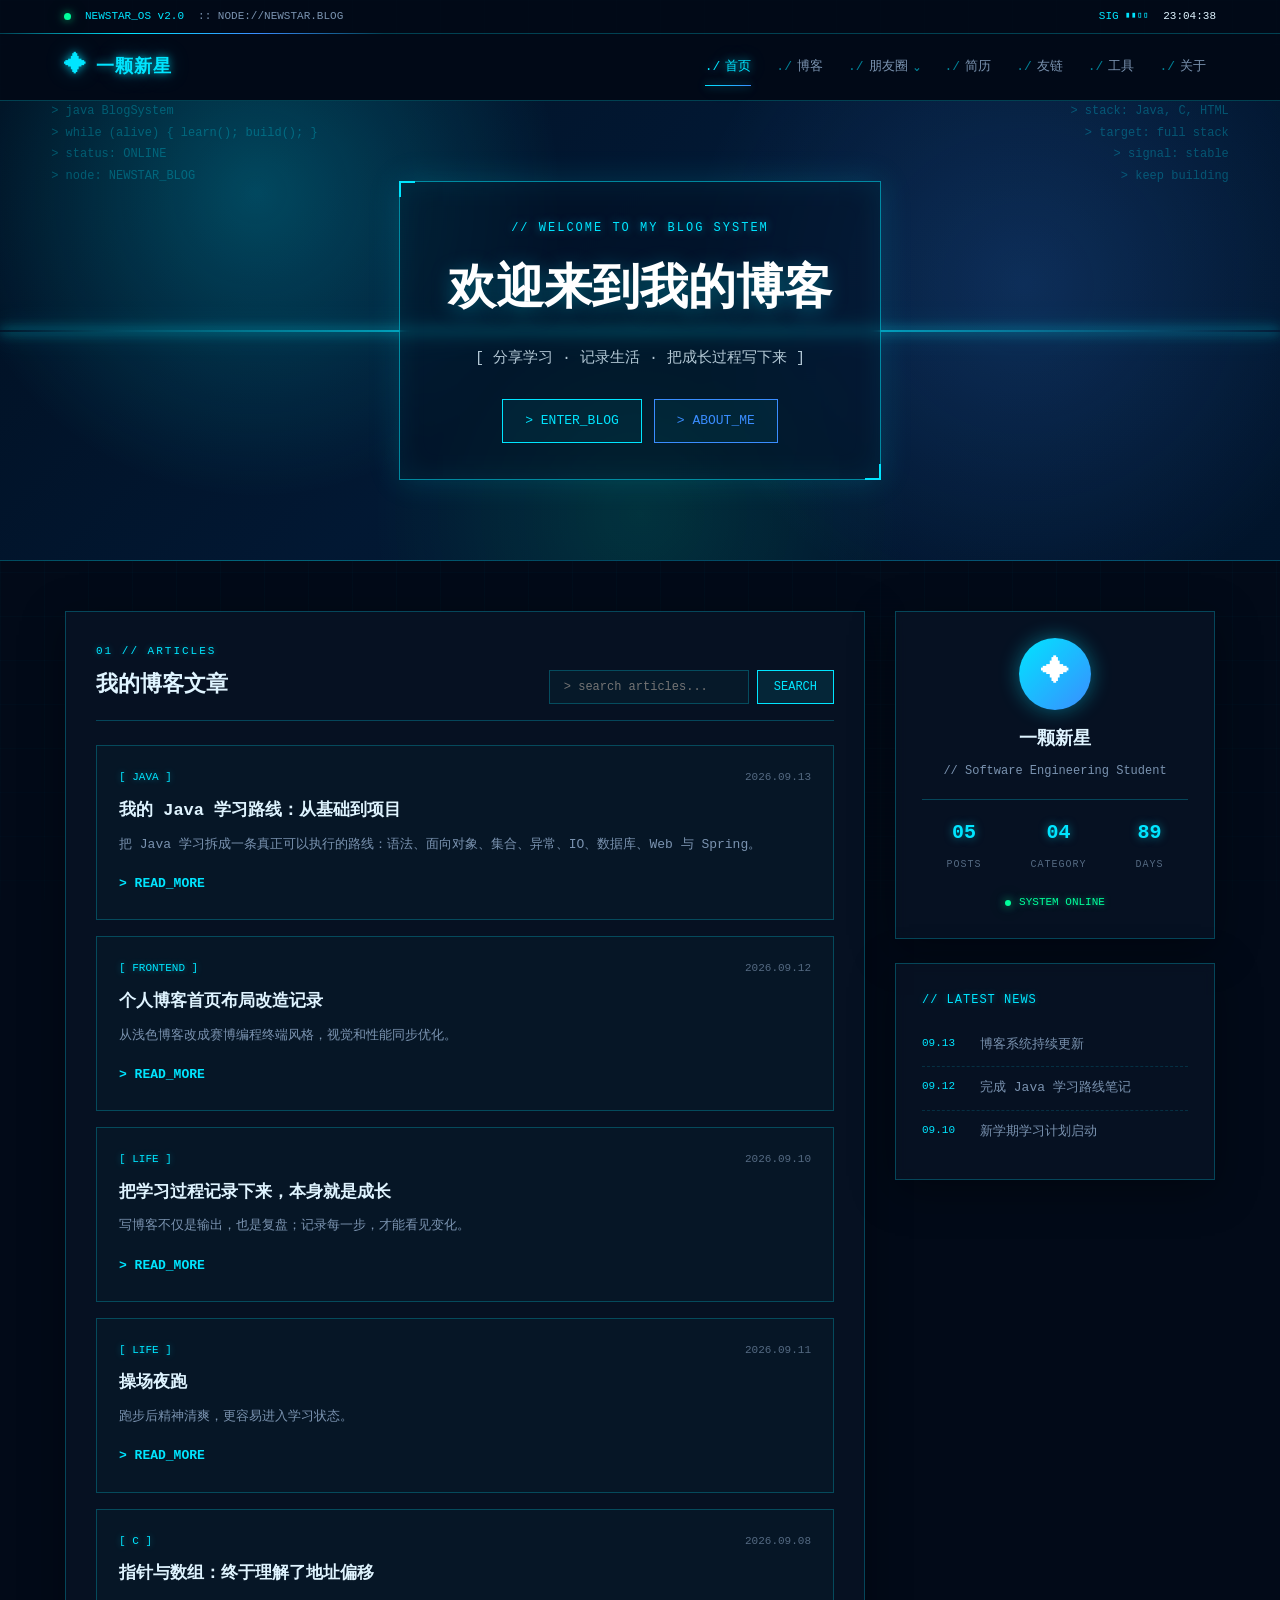
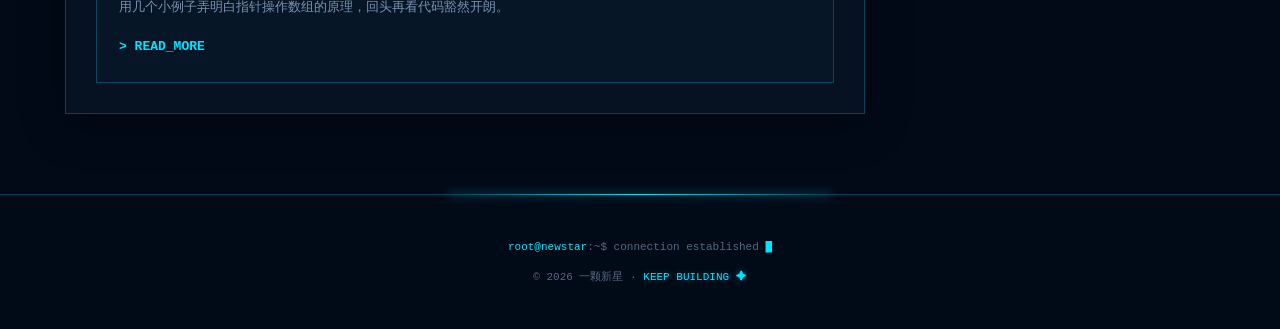
==== index.html @ e1ded9ca "style: remove focus/click outlines and unify mobile layout across pages - style.css: drop click focu" ====
<!DOCTYPE html>
<html lang="zh-CN">
<head>
  <meta charset="UTF-8">
  <meta name="viewport" content="width=device-width, initial-scale=1">
  <meta name="description" content="一颗新星的个人博客：记录软件工程学习、项目实践与生活思考。">
  <meta property="og:type" content="website">
  <meta property="og:title" content="一颗新星 · NEWSTAR_OS">
  <meta property="og:description" content="记录软件工程学习、项目实践与生活思考。">
  <meta property="og:url" content="https://yikexinxing.github.io/">
  <meta name="twitter:card" content="summary">
  <title>一颗新星 · NEWSTAR_OS v2.0</title>
  <link rel="icon" href="data:image/svg+xml,<svg xmlns='http://www.w3.org/2000/svg' viewBox='0 0 100 100'><text y='.9em' font-size='90'>✦</text></svg>">
  <link rel="stylesheet" href="style.css">
  <link rel="stylesheet" href="assets/extra.css">
  <link rel="stylesheet" href="assets/upgrade.css">
</head>
<body>
<div class="bg-grid" aria-hidden="true"></div><div class="bg-scanline" aria-hidden="true"></div>
<header class="top-bar"><div class="top-bar-left"><span class="status-dot" aria-hidden="true"></span><span class="sys-version">NEWSTAR_OS v2.0</span><span class="sys-path">:: NODE://NEWSTAR.BLOG</span></div><div class="top-bar-right"><span class="sys-signal">SIG ▮▮▯▯</span><time class="sys-time" id="sysTime">00:00:00</time></div></header>
<nav class="nav" aria-label="主导航"><a href="index.html" class="brand"><span class="brand-symbol" aria-hidden="true">✦</span><span class="brand-name">一颗新星</span></a><button class="nav-toggle" type="button" aria-expanded="false" aria-controls="navLinks">MENU</button><ul class="nav-links" id="navLinks"><li><a href="index.html" class="active">首页</a></li><li><a href="blog.html">博客</a></li><li class="nav-dropdown"><a href="moments.html" class="dropdown-trigger" aria-expanded="false">朋友圈 <span class="dropdown-arrow" aria-hidden="true">⌄</span></a><ul class="dropdown-menu"><li><a href="tech.html"><span class="dropdown-icon">&gt;_</span>技术学习记录</a></li><li><a href="life.html"><span class="dropdown-icon">◇</span>日常生活记录</a></li></ul></li><li><a href="resume.html">简历</a></li><li><a href="links.html">友链</a></li><li><a href="tools.html">工具</a></li><li><a href="about.html">关于</a></li></ul></nav>
<section class="home-banner"><div class="banner-code-left" aria-hidden="true"><pre>&gt; java BlogSystem
&gt; while (alive) { learn(); build(); }
&gt; status: ONLINE
&gt; node: NEWSTAR_BLOG</pre></div><div class="banner-code-right" aria-hidden="true"><pre>&gt; stack: Java, C, HTML
&gt; target: full stack
&gt; signal: stable
&gt; keep building</pre></div><div class="banner-scan" aria-hidden="true"></div><div class="banner-box"><div class="banner-content"><p class="banner-eyebrow">// WELCOME TO MY BLOG SYSTEM</p><h1>欢迎来到我的博客</h1><p class="banner-desc">[ 分享学习 · 记录生活 · 把成长过程写下来 ]</p><div class="banner-buttons"><a href="blog.html" class="btn">&gt; ENTER_BLOG</a><a href="about.html" class="btn btn-secondary">&gt; ABOUT_ME</a></div></div></div></section>
<main class="home-main"><div class="home-container"><section class="article-section" aria-labelledby="latest-title"><div class="section-header"><div><div class="section-tag">01 // ARTICLES</div><h2 id="latest-title">我的博客文章</h2></div><form class="search-box" id="globalSearchForm" role="search"><label class="sr-only" for="globalSearch">搜索文章</label><input id="globalSearch" type="search" placeholder="&gt; search articles..." autocomplete="off"><button type="submit">SEARCH</button></form></div><div class="article-list" id="homeArticles" aria-live="polite"></div><p class="empty-state" id="homeEmpty" hidden>没有匹配的文章。</p></section><aside class="sidebar"><div class="sidebar-card profile-card"><div class="avatar" aria-hidden="true">✦</div><h3>一颗新星</h3><p class="sidebar-desc">// Software Engineering Student</p><div class="profile-stats"><div><strong id="postCount">—</strong><span>POSTS</span></div><div><strong id="categoryCount">--</strong><span>CATEGORY</span></div><div><strong id="dayCount">--</strong><span>DAYS</span></div></div><div class="profile-status"><span class="status-dot small" aria-hidden="true"></span><span>SYSTEM ONLINE</span></div></div><div class="sidebar-card"><div class="sidebar-title">// LATEST NEWS</div><ul class="news-list"><li><span class="news-time">09.13</span><span>博客系统持续更新</span></li><li><span class="news-time">09.12</span><span>完成 Java 学习路线笔记</span></li><li><span class="news-time">09.10</span><span>新学期学习计划启动</span></li></ul></div></aside></div></main>
<footer><div class="footer-terminal"><span>root@newstar</span>:~$ connection established <span class="footer-cursor" aria-hidden="true">█</span></div><div>© 2026 一颗新星 · <span>KEEP BUILDING ✦</span></div></footer>
<script src="assets/articles-data.js"></script><script src="assets/site.js"></script>
</body>
</html>
---- style.css ----
/* =========================================================
   一颗新星 · 全站赛博编程风格
   CYBER BLOG SYSTEM THEME
========================================================= */

/* ===== 基础重置 ===== */
* {
  margin: 0;
  padding: 0;
  box-sizing: border-box;
}
html {
  scroll-behavior: smooth;
}
body {
  min-height: 100vh;
  background: var(--bg);
  color: var(--text);
  font-family: "Microsoft YaHei", "PingFang SC", "Segoe UI", Consolas, monospace;
  line-height: 1.7;
  overflow-x: hidden;
  position: relative;
}

/* ===== 主题变量 ===== */
:root {
  --bg: #020a18;
  --bg-panel: rgba(8, 20, 38, 0.78);
  --bg-panel-solid: #071528;
  --border: rgba(0, 229, 255, 0.25);
  --border-bright: rgba(0, 229, 255, 0.55);
  --cyan: #00e5ff;
  --blue: #3a8dff;
  --green: #00ff9c;
  --yellow: #ffd56b;
  --text: #dff4ff;
  --text-muted: #7a93b0;
  --text-dim: #546a82;
  --glow-cyan: 0 0 8px rgba(0, 229, 255, 0.7), 0 0 22px rgba(0, 229, 255, 0.25);
  --glow-green: 0 0 8px rgba(0, 255, 156, 0.7), 0 0 22px rgba(0, 255, 156, 0.25);
}

/* ===== 全局背景 ===== */
.bg-grid {
  position: fixed;
  inset: 0;
  pointer-events: none;
  z-index: -5;
  background-image:
    linear-gradient(rgba(0, 229, 255, 0.04) 1px, transparent 1px),
    linear-gradient(90deg, rgba(0, 229, 255, 0.04) 1px, transparent 1px);
  background-size: 44px 44px;
  animation: gridMove 28s linear infinite;
  mask-image: linear-gradient(to bottom, black, rgba(0, 0, 0, 0.3));
}
.bg-scanline {
  position: fixed;
  inset: 0;
  pointer-events: none;
  z-index: 999;
  background: repeating-linear-gradient(
    0deg,
    rgba(255, 255, 255, 0.015) 0px,
    rgba(255, 255, 255, 0.015) 1px,
    transparent 1px,
    transparent 4px
  );
  opacity: 0.25;
}

::selection {
  color: #00131a;
  background: var(--cyan);
}
a {
  color: inherit;
  text-decoration: none;
}

/* 鼠标点击后不显示浏览器默认焦点框（深色背景下表现为一圈白框）。
   键盘 Tab 导航的青色焦点环仍在 upgrade.css 的 :focus-visible 中保留，不影响无障碍。 */
:focus:not(:focus-visible) {
  outline: none;
  box-shadow: none;
}
a,
button,
input,
textarea,
select,
summary,
[tabindex] {
  -webkit-tap-highlight-color: transparent;
}
button::-moz-focus-inner,
input::-moz-focus-inner {
  border: 0;
  padding: 0;
}

/* ===== 顶部状态栏 ===== */
.top-bar {
  height: 34px;
  padding: 0 clamp(20px, 5vw, 80px);
  display: flex;
  align-items: center;
  justify-content: space-between;
  background: rgba(2, 10, 24, 0.92);
  border-bottom: 1px solid var(--border);
  font-family: Consolas, monospace;
  font-size: 11px;
  color: var(--text-muted);
  position: relative;
  z-index: 1001;
}
.top-bar::after {
  content: "";
  position: absolute;
  left: 0;
  bottom: -1px;
  width: 30%;
  height: 1px;
  background: linear-gradient(90deg, transparent, var(--cyan), var(--blue), transparent);
  animation: navScan 6s linear infinite;
}
.top-bar-left,
.top-bar-right {
  display: flex;
  align-items: center;
  gap: 14px;
}
.sys-version {
  color: var(--cyan);
}
.sys-signal {
  color: var(--cyan);
}
.sys-time {
  color: var(--text);
}
.status-dot {
  width: 7px;
  height: 7px;
  border-radius: 50%;
  background: var(--green);
  box-shadow: var(--glow-green);
  animation: pulse 1.5s infinite;
}
.status-dot.small {
  width: 6px;
  height: 6px;
}

/* ===== 主导航 ===== */
.nav {
  position: sticky;
  top: 0;
  z-index: 1000;
  width: 100%;
  min-height: 62px;
  padding: 0 clamp(20px, 5vw, 80px);
  display: flex;
  align-items: center;
  gap: 30px;
  background: rgba(2, 10, 24, 0.85);
  border-bottom: 1px solid var(--border);
  backdrop-filter: blur(8px);
  -webkit-backdrop-filter: blur(8px);
}
.brand {
  display: inline-flex;
  align-items: center;
  gap: 9px;
  color: var(--cyan);
  font-family: Consolas, monospace;
  font-size: 18px;
  font-weight: 700;
  letter-spacing: 1px;
  text-shadow: var(--glow-cyan);
  white-space: nowrap;
  transition: all 0.3s ease;
}
.brand:hover {
  color: white;
  transform: translateY(-1px);
}
.brand-symbol {
  font-size: 22px;
  animation: starPulse 2.5s ease-in-out infinite;
}

.nav-links {
  list-style: none;
  display: flex;
  align-items: center;
  gap: 5px;
  margin-left: auto;
}
.nav-links > li {
  position: relative;
}
.nav-links > li > a {
  position: relative;
  display: flex;
  align-items: center;
  gap: 5px;
  padding: 22px 10px;
  color: var(--text-muted);
  font-size: 13px;
  white-space: nowrap;
  transition: color 0.3s ease, text-shadow 0.3s ease;
}
.nav-links > li > a::before {
  content: "./";
  color: var(--cyan);
  opacity: 0.55;
  font-family: Consolas, monospace;
  transition: opacity 0.3s ease;
}
.nav-links > li > a::after {
  content: "";
  position: absolute;
  left: 10px;
  right: 10px;
  bottom: 14px;
  height: 1px;
  background: linear-gradient(90deg, var(--cyan), var(--blue));
  transform: scaleX(0);
  transform-origin: left;
  transition: transform 0.3s ease;
  box-shadow: var(--glow-cyan);
}
.nav-links > li > a:hover {
  color: var(--cyan);
  text-shadow: var(--glow-cyan);
}
.nav-links > li > a:hover::before {
  opacity: 1;
}
.nav-links > li > a:hover::after {
  transform: scaleX(1);
}
/* 当前页面高亮 */
.nav-links > li > a.active {
  color: var(--cyan);
  text-shadow: var(--glow-cyan);
}
.nav-links > li > a.active::after {
  transform: scaleX(1);
}
.nav-links > li > a.active::before {
  opacity: 1;
}

/* ===== 朋友圈下拉菜单 ===== */
.nav-dropdown { position: relative; }
.dropdown-arrow {
  color: var(--cyan);
  font-size: 14px;
  line-height: 1;
  transition: transform 0.3s ease;
}
.nav-dropdown:hover .dropdown-arrow {
  transform: rotate(180deg);
}
.dropdown-menu {
  position: absolute;
  top: calc(100% - 1px);
  left: 50%;
  min-width: 225px;
  padding: 8px;
  list-style: none;
  background: rgba(5, 15, 30, 0.96);
  border: 1px solid var(--border);
  box-shadow: 0 20px 50px rgba(0, 0, 0, 0.6), 0 0 25px rgba(0, 229, 255, 0.08);
  backdrop-filter: blur(10px);
  -webkit-backdrop-filter: blur(10px);
  opacity: 0;
  visibility: hidden;
  transform: translate(-50%, -10px);
  transition: opacity 0.25s ease, transform 0.25s ease, visibility 0.25s ease;
  margin-top: 1px;
}
.dropdown-menu::before {
  content: "";
  position: absolute;
  top: 0;
  left: 15%;
  width: 70%;
  height: 1px;
  background: linear-gradient(90deg, transparent, var(--cyan), var(--blue), transparent);
  box-shadow: 0 0 10px var(--cyan);
}
.dropdown-menu::after {
  content: "";
  position: absolute;
  top: -5px;
  left: 50%;
  width: 8px;
  height: 8px;
  background: #050f1e;
  border-left: 1px solid var(--border);
  border-top: 1px solid var(--border);
  transform: translateX(-50%) rotate(45deg);
}
.nav-dropdown:hover .dropdown-menu {
  opacity: 1;
  visibility: visible;
  transform: translate(-50%, 0);
}
.dropdown-menu li a {
  display: flex;
  align-items: center;
  gap: 12px;
  padding: 13px 14px;
  color: var(--text-muted);
  font-size: 12px;
  border: 1px solid transparent;
  transition: all 0.25s ease;
}
.dropdown-menu li a:hover {
  color: var(--cyan);
  background: rgba(0, 229, 255, 0.06);
  border-color: rgba(0, 229, 255, 0.2);
  padding-left: 19px;
  text-shadow: var(--glow-cyan);
}
.dropdown-icon {
  width: 30px;
  color: var(--cyan);
  font-family: Consolas, monospace;
  font-size: 10px;
  text-align: center;
}

/* ===== 首页 Banner ===== */
.home-banner {
  position: relative;
  width: 100%;
  height: 460px;
  background:
    radial-gradient(circle at 20% 20%, rgba(0, 229, 255, 0.25), transparent 28%),
    radial-gradient(circle at 80% 40%, rgba(58, 141, 255, 0.2), transparent 32%),
    radial-gradient(circle at 50% 90%, rgba(0, 255, 156, 0.12), transparent 35%),
    linear-gradient(135deg, #011022 0%, #021833 45%, #01142b 100%);
  display: flex;
  align-items: center;
  justify-content: center;
  text-align: center;
  color: white;
  overflow: hidden;
  border-bottom: 1px solid var(--border);
}
.banner-code-left,
.banner-code-right {
  position: absolute;
  top: 0;
  width: 35%;
  height: 100%;
  font-family: Consolas, monospace;
  font-size: 12px;
  line-height: 1.8;
  color: rgba(0, 229, 255, 0.28);
  white-space: pre;
  pointer-events: none;
  z-index: 1;
}
.banner-code-left {
  left: 4%;
  text-align: left;
  animation: codeFloat 16s linear infinite;
}
.banner-code-right {
  right: 4%;
  text-align: right;
  animation: codeFloat 20s linear infinite reverse;
}
.banner-code-left pre,
.banner-code-right pre {
  margin: 0;
  font: inherit;
  color: inherit;
  white-space: pre;
}
.banner-code-right pre {
  text-align: right;
}
.banner-scan {
  position: absolute;
  left: 0;
  right: 0;
  height: 2px;
  background: linear-gradient(90deg, transparent, var(--cyan), transparent);
  box-shadow: 0 0 12px var(--cyan), 0 0 24px rgba(0, 229, 255, 0.6);
  animation: bannerScan 5s linear infinite;
  pointer-events: none;
  z-index: 2;
}
.banner-box {
  position: relative;
  z-index: 3;
  padding: 36px 48px;
  border: 1px solid var(--border-bright);
  background: rgba(2, 15, 32, 0.45);
  backdrop-filter: blur(6px);
  -webkit-backdrop-filter: blur(6px);
  box-shadow: 0 0 30px rgba(0, 229, 255, 0.15), inset 0 0 30px rgba(0, 229, 255, 0.08);
  max-width: 760px;
}
.banner-box::before,
.banner-box::after {
  content: "";
  position: absolute;
  width: 14px;
  height: 14px;
  border-color: var(--cyan);
  border-style: solid;
}
.banner-box::before {
  top: -1px;
  left: -1px;
  border-width: 2px 0 0 2px;
}
.banner-box::after {
  bottom: -1px;
  right: -1px;
  border-width: 0 2px 2px 0;
}
.banner-eyebrow {
  font-size: 12px;
  letter-spacing: 2px;
  color: var(--cyan);
  margin-bottom: 12px;
  font-family: Consolas, monospace;
  text-shadow: 0 0 8px rgba(0, 229, 255, 0.5);
}
.banner-content h1 {
  font-size: 48px;
  font-weight: 700;
  margin-bottom: 14px;
  text-shadow: 0 4px 20px rgba(0, 229, 255, 0.35);
}
.banner-desc {
  font-size: 15px;
  color: rgba(223, 244, 255, 0.8);
  margin-bottom: 28px;
  font-family: Consolas, monospace;
}
.banner-buttons {
  display: flex;
  justify-content: center;
  gap: 12px;
  flex-wrap: wrap;
}

/* ===== 通用按钮 ===== */
.btn {
  display: inline-flex;
  align-items: center;
  justify-content: center;
  padding: 10px 22px;
  font-family: Consolas, monospace;
  font-size: 13px;
  border: 1px solid var(--cyan);
  color: var(--cyan);
  background: rgba(0, 229, 255, 0.05);
  transition: all 0.3s ease;
  position: relative;
  overflow: hidden;
  cursor: pointer;
}
.btn::before {
  content: "";
  position: absolute;
  left: -100%;
  top: 0;
  width: 100%;
  height: 100%;
  background: linear-gradient(90deg, transparent, rgba(255, 255, 255, 0.15), transparent);
  transition: left 0.5s ease;
}
.btn:hover::before {
  left: 100%;
}
.btn:hover {
  color: #00131a;
  background: var(--cyan);
  box-shadow: 0 0 12px var(--cyan), 0 0 30px rgba(0, 229, 255, 0.35);
  transform: translateY(-2px);
}
.btn-secondary {
  border-color: var(--blue);
  color: var(--blue);
}
.btn-secondary:hover {
  background: var(--blue);
  box-shadow: 0 0 12px var(--blue), 0 0 30px rgba(58, 141, 255, 0.35);
}

/* ===== 首页主内容区 ===== */
.home-main {
  background: transparent;
  padding: 50px 20px 80px;
}
.home-container {
  max-width: 1150px;
  margin: 0 auto;
  display: grid;
  grid-template-columns: 1fr 320px;
  gap: 30px;
  align-items: start;
}

/* ===== 文章区 ===== */
.article-section {
  background: var(--bg-panel);
  padding: 30px;
  border: 1px solid var(--border);
  backdrop-filter: blur(6px);
  -webkit-backdrop-filter: blur(6px);
  box-shadow: 0 10px 40px rgba(0, 0, 0, 0.35);
}
.section-header {
  display: flex;
  justify-content: space-between;
  align-items: end;
  margin-bottom: 24px;
  padding-bottom: 16px;
  border-bottom: 1px solid var(--border);
}
.section-tag {
  color: var(--cyan);
  font-family: Consolas, monospace;
  font-size: 11px;
  letter-spacing: 2px;
  margin-bottom: 6px;
  text-shadow: 0 0 6px rgba(0, 229, 255, 0.4);
}
.section-header h2 {
  font-size: 22px;
  color: var(--text);
}
.search-box {
  display: flex;
  gap: 8px;
}
.search-box input {
  padding: 9px 14px;
  border: 1px solid var(--border);
  background: rgba(0, 229, 255, 0.03);
  color: var(--text);
  outline: none;
  font-size: 12px;
  width: 200px;
  font-family: Consolas, monospace;
}
.search-box input:focus,
.page-search input:focus,
.search-box input:focus-visible {
  outline: none;
  box-shadow: none;
  border-color: var(--border);
}
.search-box button {
  padding: 9px 16px;
  background: rgba(0, 229, 255, 0.1);
  color: var(--cyan);
  border: 1px solid var(--cyan);
  cursor: pointer;
  font-size: 12px;
  font-family: Consolas, monospace;
  transition: all 0.3s ease;
}
.search-box button:hover {
  background: var(--cyan);
  color: #00131a;
  box-shadow: var(--glow-cyan);
}

/* ===== 文章卡片 ===== */
.article-list {
  display: flex;
  flex-direction: column;
  gap: 16px;
}
.article-card {
  display: block;
  padding: 22px;
  border: 1px solid var(--border);
  background: rgba(0, 229, 255, 0.02);
  transition: all 0.3s ease;
  position: relative;
  overflow: hidden;
}
.article-card::before {
  content: "";
  position: absolute;
  left: 0;
  top: 0;
  width: 3px;
  height: 100%;
  background: var(--cyan);
  box-shadow: 0 0 12px var(--cyan);
  transform: scaleY(0);
  transform-origin: bottom;
  transition: transform 0.35s ease;
}
.article-card:hover {
  transform: translateY(-4px);
  border-color: var(--border-bright);
  background: rgba(0, 229, 255, 0.05);
  box-shadow: 0 15px 40px rgba(0, 0, 0, 0.4), 0 0 20px rgba(0, 229, 255, 0.1);
}
.article-card:hover::before {
  transform: scaleY(1);
}
.article-meta-top {
  display: flex;
  justify-content: space-between;
  align-items: center;
  margin-bottom: 10px;
}
.article-tag {
  color: var(--cyan);
  font-family: Consolas, monospace;
  font-size: 11px;
  text-shadow: 0 0 6px rgba(0, 229, 255, 0.4);
}
.article-date {
  color: var(--text-dim);
  font-family: Consolas, monospace;
  font-size: 11px;
}
.article-card h3 {
  font-size: 17px;
  color: var(--text);
  margin-bottom: 8px;
  transition: color 0.3s ease;
}
.article-card:hover h3 {
  color: white;
}
.article-card p {
  font-size: 13px;
  color: var(--text-muted);
  margin-bottom: 14px;
}
.article-link {
  color: var(--cyan);
  font-family: Consolas, monospace;
  font-size: 11px;
  transition: transform 0.3s ease;
}
.article-card:hover .article-link {
  transform: translateX(5px);
  text-shadow: var(--glow-cyan);
}

/* ===== 侧边栏 ===== */
.sidebar {
  display: flex;
  flex-direction: column;
  gap: 24px;
}
.sidebar-card {
  background: var(--bg-panel);
  padding: 26px;
  border: 1px solid var(--border);
  backdrop-filter: blur(6px);
  -webkit-backdrop-filter: blur(6px);
  box-shadow: 0 10px 40px rgba(0, 0, 0, 0.35);
}
.profile-card {
  text-align: center;
}
.avatar {
  width: 72px;
  height: 72px;
  border-radius: 50%;
  background: linear-gradient(135deg, var(--cyan), var(--blue));
  color: white;
  font-size: 28px;
  font-weight: 700;
  display: flex;
  align-items: center;
  justify-content: center;
  margin: 0 auto 14px;
  box-shadow: 0 0 20px rgba(0, 229, 255, 0.4);
}
.sidebar-card h3 {
  font-size: 18px;
  color: var(--text);
  margin-bottom: 6px;
}
.sidebar-desc {
  font-size: 12px;
  color: var(--text-muted);
  margin-bottom: 18px;
  font-family: Consolas, monospace;
}
.profile-stats {
  display: flex;
  justify-content: space-around;
  padding-top: 16px;
  border-top: 1px solid var(--border);
  margin-bottom: 16px;
}
.profile-stats strong {
  display: block;
  font-size: 20px;
  color: var(--cyan);
  text-shadow: 0 0 8px rgba(0, 229, 255, 0.5);
}
.profile-stats span {
  font-size: 10px;
  color: var(--text-dim);
  font-family: Consolas, monospace;
  letter-spacing: 1px;
}
.profile-status {
  display: flex;
  align-items: center;
  justify-content: center;
  gap: 8px;
  color: var(--green);
  font-family: Consolas, monospace;
  font-size: 11px;
  text-shadow: 0 0 6px rgba(0, 255, 156, 0.5);
}
.sidebar-title {
  color: var(--cyan);
  font-family: Consolas, monospace;
  font-size: 12px;
  letter-spacing: 1px;
  margin-bottom: 14px;
  text-shadow: 0 0 6px rgba(0, 229, 255, 0.4);
}
.news-list {
  list-style: none;
}
.news-list li {
  padding: 10px 0;
  font-size: 13px;
  color: var(--text-muted);
  border-bottom: 1px dashed rgba(0, 229, 255, 0.15);
  display: flex;
  gap: 10px;
}
.news-list li:last-child {
  border-bottom: none;
}
.news-time {
  color: var(--cyan);
  font-family: Consolas, monospace;
  font-size: 11px;
  min-width: 48px;
}

/* ===== 页脚 ===== */
footer {
  width: 100%;
  padding: 40px 20px;
  border-top: 1px solid var(--border);
  text-align: center;
  color: var(--text-dim);
  font-family: Consolas, monospace;
  font-size: 11px;
  line-height: 2.2;
  position: relative;
  background: rgba(2, 10, 24, 0.9);
}
footer::before {
  content: "";
  position: absolute;
  top: -1px;
  left: 35%;
  width: 30%;
  height: 1px;
  background: linear-gradient(90deg, transparent, var(--cyan), transparent);
  box-shadow: 0 0 10px var(--cyan);
}
.footer-terminal {
  margin-bottom: 5px;
  width: 100%;
  text-align: center;
}
footer .footer-terminal > span:first-child {
  color: var(--cyan);
}
footer > div:last-child span {
  color: var(--cyan);
  text-shadow: 0 0 6px rgba(0, 229, 255, 0.4);
}
.footer-cursor {
  color: var(--cyan);
  animation: blink 1s infinite;
}

/* =========================================================
   子页面通用
========================================================= */
.page-content {
  max-width: 1150px;
  margin: 0 auto;
  padding: 70px 5% 90px;
  animation: pageEnter 0.8s ease both;
}
.page-title {
  margin-bottom: 15px;
  font-family: Consolas, monospace;
  font-size: clamp(40px, 6vw, 62px);
  line-height: 1;
  color: var(--text);
}
.page-title span {
  color: var(--cyan);
  text-shadow: var(--glow-cyan);
}
.page-subtitle {
  margin-bottom: 50px;
  color: var(--text-muted);
  font-family: Consolas, monospace;
  font-size: 13px;
  letter-spacing: 1px;
}
.page-head {
  margin-bottom: 40px;
  padding-bottom: 18px;
  border-bottom: 1px solid var(--border);
}

/* ===== 终端信息框 ===== */
.terminal-box {
  position: relative;
  margin-bottom: 30px;
  padding: 22px 24px;
  background: rgba(0, 229, 255, 0.025);
  border: 1px solid var(--border);
  font-family: Consolas, monospace;
  font-size: 13px;
  line-height: 2.1;
  overflow: hidden;
}
.terminal-box::before {
  content: "";
  position: absolute;
  top: 0;
  left: -100%;
  width: 100%;
  height: 1px;
  background: linear-gradient(90deg, transparent, var(--cyan), transparent);
  animation: terminalScan 5s linear infinite;
}
.terminal-box p {
  color: var(--text-muted);
}
.terminal-box .green {
  color: var(--green);
  text-shadow: 0 0 7px rgba(0, 255, 156, 0.5);
}
.terminal-box .label {
  display: inline-block;
  width: 110px;
  color: var(--text-dim);
}

/* ===== 日志列表（朋友圈/动态） ===== */
.activity-list {
  border-top: 1px solid var(--border);
}
.activity-item {
  position: relative;
  display: grid;
  grid-template-columns: 100px 1fr 40px;
  gap: 20px;
  align-items: center;
  padding: 24px 10px;
  border-bottom: 1px solid rgba(0, 229, 255, 0.12);
  transition: background 0.3s ease, padding-left 0.3s ease;
}
.activity-item:hover {
  padding-left: 18px;
  background: rgba(0, 229, 255, 0.03);
}
.activity-item time {
  color: var(--cyan);
  font-family: Consolas, monospace;
  font-size: 12px;
  text-shadow: 0 0 6px rgba(0, 229, 255, 0.3);
}
.activity-type {
  color: var(--green);
  font-family: Consolas, monospace;
  font-size: 9px;
  letter-spacing: 1px;
  text-shadow: 0 0 6px rgba(0, 255, 156, 0.35);
}
.activity-item h3 {
  margin: 4px 0 4px;
  color: var(--text);
  font-size: 15px;
  transition: color 0.3s ease;
}
.activity-item:hover h3 {
  color: white;
}
.activity-item p {
  color: var(--text-muted);
  font-size: 12px;
}
.activity-arrow {
  color: var(--cyan);
  font-family: Consolas, monospace;
  font-size: 18px;
  transition: transform 0.3s ease;
}
.activity-item:hover .activity-arrow {
  transform: translateX(5px);
  text-shadow: var(--glow-cyan);
}

/* ===== 标签（chips） ===== */
.chips {
  display: flex;
  flex-wrap: wrap;
  gap: 10px;
  margin-bottom: 20px;
}
.chips span {
  padding: 8px 14px;
  color: var(--cyan);
  border: 1px solid var(--border);
  background: rgba(0, 229, 255, 0.03);
  font-family: Consolas, monospace;
  font-size: 12px;
  transition: all 0.25s ease;
}
.chips span:hover {
  border-color: var(--border-bright);
  background: rgba(0, 229, 255, 0.08);
  box-shadow: 0 0 12px rgba(0, 229, 255, 0.15);
  color: white;
}

/* ===== 卡片网格（友链/工具） ===== */
.grid-cards {
  display: grid;
  grid-template-columns: repeat(3, 1fr);
  gap: 18px;
}
.grid-card {
  position: relative;
  padding: 24px;
  background: var(--bg-panel);
  border: 1px solid var(--border);
  transition: all 0.3s ease;
  overflow: hidden;
  display: block;
}
.grid-card::before {
  content: "";
  position: absolute;
  left: 0;
  top: 0;
  width: 3px;
  height: 100%;
  background: var(--cyan);
  box-shadow: 0 0 12px var(--cyan);
  transform: scaleY(0);
  transform-origin: bottom;
  transition: transform 0.35s ease;
}
.grid-card:hover {
  transform: translateY(-5px);
  border-color: var(--border-bright);
  box-shadow: 0 15px 40px rgba(0, 0, 0, 0.4), 0 0 20px rgba(0, 229, 255, 0.1);
}
.grid-card:hover::before {
  transform: scaleY(1);
}
.grid-card .card-num {
  position: absolute;
  top: 12px;
  right: 18px;
  color: rgba(0, 229, 255, 0.14);
  font-family: Consolas, monospace;
  font-size: 34px;
  font-weight: 700;
}
.grid-card .card-tag {
  display: inline-block;
  margin-bottom: 14px;
  padding: 4px 9px;
  color: var(--cyan);
  border: 1px solid rgba(0, 229, 255, 0.3);
  font-family: Consolas, monospace;
  font-size: 10px;
}
.grid-card h3 {
  margin-bottom: 10px;
  color: var(--text);
  font-size: 17px;
}
.grid-card p {
  color: var(--text-muted);
  font-size: 12px;
  line-height: 1.8;
  margin-bottom: 16px;
}
.grid-card .card-link {
  color: var(--cyan);
  font-family: Consolas, monospace;
  font-size: 11px;
  transition: transform 0.3s ease;
}
.grid-card:hover .card-link {
  transform: translateX(5px);
  text-shadow: var(--glow-cyan);
}

/* ===== 分节标题（简历等） ===== */
.info-section {
  margin-top: 50px;
}
.info-section .info-head {
  display: flex;
  align-items: center;
  gap: 12px;
  margin-bottom: 20px;
  padding-bottom: 12px;
  border-bottom: 1px solid var(--border);
}
.info-section .info-index {
  color: var(--yellow);
  font-family: Consolas, monospace;
  font-size: 13px;
}
.info-section .info-head h2 {
  color: var(--text);
  font-size: 19px;
}
.info-section .info-head .info-code {
  margin-left: auto;
  color: var(--text-dim);
  font-family: Consolas, monospace;
  font-size: 10px;
}

/* ===== 技能进度条（简历） ===== */
.skill-bars {
  display: grid;
  grid-template-columns: 1fr 1fr;
  gap: 18px 30px;
}
.skill-row .skill-name {
  display: flex;
  justify-content: space-between;
  margin-bottom: 6px;
  color: var(--text-muted);
  font-family: Consolas, monospace;
  font-size: 12px;
}
.skill-row .skill-name b {
  color: var(--cyan);
  font-weight: 500;
}
.progress-bar {
  height: 6px;
  background: rgba(0, 229, 255, 0.08);
  overflow: hidden;
}
.progress-fill {
  height: 100%;
  background: linear-gradient(90deg, var(--blue), var(--cyan));
  box-shadow: 0 0 8px var(--cyan);
  transition: width 1s ease;
}

/* ===== 时间轴（经历） ===== */
.timeline {
  border-top: 1px solid var(--border);
}
.timeline-item {
  display: grid;
  grid-template-columns: 140px 1fr;
  gap: 24px;
  padding: 20px 10px;
  border-bottom: 1px solid rgba(0, 229, 255, 0.12);
  transition: background 0.3s ease, padding-left 0.3s ease;
}
.timeline-item:hover {
  padding-left: 18px;
  background: rgba(0, 229, 255, 0.03);
}
.timeline-item time {
  color: var(--cyan);
  font-family: Consolas, monospace;
  font-size: 12px;
  padding-top: 2px;
}
.timeline-item .tl-type {
  color: var(--green);
  font-family: Consolas, monospace;
  font-size: 9px;
  letter-spacing: 1px;
}
.timeline-item h3 {
  margin: 4px 0 5px;
  color: var(--text);
  font-size: 15px;
}
.timeline-item p {
  color: var(--text-muted);
  font-size: 12px;
}

/* =========================================================
   动画
========================================================= */
@keyframes gridMove {
  0% { background-position: 0 0, 0 0; }
  100% { background-position: 44px 44px, 44px 44px; }
}
@keyframes navScan {
  0% { left: -30%; }
  100% { left: 100%; }
}
@keyframes pulse {
  0%, 100% { opacity: 1; transform: scale(1); }
  50% { opacity: 0.35; transform: scale(0.75); }
}
@keyframes blink {
  0%, 45% { opacity: 1; }
  46%, 100% { opacity: 0; }
}
@keyframes starPulse {
  0%, 100% {
    transform: rotate(0deg) scale(1);
    text-shadow: 0 0 7px var(--cyan);
  }
  50% {
    transform: rotate(12deg) scale(1.18);
    text-shadow: 0 0 8px var(--cyan), 0 0 22px rgba(0, 229, 255, 0.7);
  }
}
@keyframes bannerScan {
  0% { top: 0; opacity: 0; }
  10% { opacity: 1; }
  90% { opacity: 1; }
  100% { top: 100%; opacity: 0; }
}
@keyframes codeFloat {
  0% { transform: translateY(0); }
  100% { transform: translateY(-40px); }
}
@keyframes terminalScan {
  0% { left: -100%; }
  100% { left: 100%; }
}
@keyframes pageEnter {
  from { opacity: 0; transform: translateY(20px); }
  to { opacity: 1; transform: translateY(0); }
}

/* =========================================================
   响应式
========================================================= */
@media (max-width: 1100px) {
  .home-container {
    grid-template-columns: 1fr;
  }
  .grid-cards {
    grid-template-columns: repeat(2, 1fr);
  }
}
@media (max-width: 900px) {
  .nav {
    min-height: auto;
    padding: 14px 5%;
    flex-wrap: wrap;
  }
  .brand {
    width: 100%;
    justify-content: center;
    margin-bottom: 5px;
  }
  .nav-links {
    width: 100%;
    justify-content: center;
    flex-wrap: wrap;
    gap: 2px;
  }
  .nav-links > li > a {
    padding: 9px 7px;
    font-size: 11px;
  }
  .top-bar {
    font-size: 10px;
    padding: 0 5%;
  }
  .sys-path { display: none; }
  .banner-content h1 {
    font-size: 34px;
  }
  .banner-box {
    padding: 26px 24px;
    margin: 0 20px;
  }
  .section-header {
    flex-direction: column;
    align-items: flex-start;
    gap: 12px;
  }
  .banner-code-left,
  .banner-code-right {
    display: none;
  }
  .skill-bars {
    grid-template-columns: 1fr;
  }
  .timeline-item {
    grid-template-columns: 110px 1fr;
    gap: 14px;
  }
}
@media (max-width: 600px) {
  .home-banner {
    height: 380px;
  }
  .banner-content h1 {
    font-size: 28px;
  }
  .home-main {
    padding: 30px 15px 60px;
  }
  .article-section {
    padding: 22px;
  }
  .search-box input {
    width: 140px;
    font-size: 16px;
  }
  .search-box button {
    font-size: 13px;
  }
  .page-content {
    padding: 50px 5% 70px;
  }
  .grid-cards {
    grid-template-columns: 1fr;
  }
  .activity-item {
    grid-template-columns: 60px 1fr 20px;
    gap: 10px;
    padding: 20px 5px;
  }
  .activity-item h3 {
    font-size: 13px;
  }
  .timeline-item {
    grid-template-columns: 1fr;
    gap: 6px;
  }
}

/* ===== 减少动画 ===== */
@media (prefers-reduced-motion: reduce) {
  *, *::before, *::after {
    animation-duration: 0.01ms !important;
    animation-iteration-count: 1 !important;
    transition-duration: 0.01ms !important;
    scroll-behavior: auto !important;
  }
}
---- assets/extra.css ----
/* 追加：让 article-card 以块级元素显示并有 hover 效果 */
.article-card {
  display: block;
  text-decoration: none;
  color: inherit;
  transition: transform .12s ease, box-shadow .12s ease;
}
.article-card:hover {
  transform: translateY(-4px);
  box-shadow: 0 8px 18px rgba(0,0,0,0.25);
}
.activity-item {
  display: flex;
  align-items: center;
  gap: 12px;
  text-decoration: none;
  color: inherit;
}
.activity-item:hover { background: rgba(0,255,255,0.03); }
.article-link { cursor: pointer; color: var(--cyan); font-family: Consolas, monospace; font-weight:600; font-size:13px; position:relative; display:inline-flex; align-items:center; gap:8px; }
.article-link .arrow { transition: transform .18s ease; }
.article-link::before {
  content: '';
  position: absolute;
  left: 0;
  right: 0;
  bottom: -6px;
  height: 2px;
  background: linear-gradient(90deg, transparent, var(--cyan), transparent);
  transform: scaleX(0);
  transform-origin: left;
  transition: transform .22s ease;
}
.article-link:hover::before { transform: scaleX(1); }
.article-link:hover .arrow { transform: translateX(4px); }

/* 支持通过 .open 类来强制显示下拉（用于移动端点击展开） */
.nav-dropdown.open .dropdown-menu {
  opacity: 1;
  visibility: visible;
  transform: translate(-50%, 0);
}

/* 允许 dropdown-trigger 在被点击/打开时有焦点样式 */
.dropdown-trigger[aria-expanded="true"] {
  color: var(--cyan);
  text-shadow: var(--glow-cyan);
}

/* 简单的文章元信息样式 */
.post-meta {
  display: flex;
  gap: 16px;
  color: var(--text-dim);
  font-family: Consolas, monospace;
  font-size: 13px;
  margin-bottom: 18px;
}
.post-tags { display: flex; gap: 8px; }
.post-tags span { padding: 6px 10px; border: 1px solid var(--border); color: var(--cyan); font-size:12px; }

/* 联系方式：让 a 标签沿用 .chips span 的外观 */
.chips a {
  display: inline-block;
  padding: 8px 14px;
  color: var(--cyan);
  border: 1px solid var(--border);
  background: rgba(0, 229, 255, 0.03);
  font-family: Consolas, monospace;
  font-size: 12px;
  text-decoration: none;
  transition: border-color .2s ease, background-color .2s ease, box-shadow .2s ease, color .2s ease;
}
.chips a:hover {
  border-color: var(--border-bright);
  background: rgba(0, 229, 255, 0.08);
  box-shadow: 0 0 12px rgba(0, 229, 255, 0.15);
  color: #fff;
}
---- assets/upgrade.css ----
/* 页面增强：文章详情、导航可访问性与低成本响应式视觉 */
.sr-only{position:absolute;width:1px;height:1px;padding:0;margin:-1px;overflow:hidden;clip:rect(0,0,0,0);white-space:nowrap;border:0}
:focus-visible{outline:2px solid var(--cyan);outline-offset:3px}
/* 导航栏：链接/按钮被点击或被 Tab 选中时都不画框（用户要求无框）。
   选择器特意带上 .nav-links / .brand / .nav-toggle 提高优先级，
   否则会被上面的 :focus-visible 青色轮廓覆盖。 */
.nav-links a:focus,
.nav-links a:focus-visible,
.nav-links button:focus,
.nav-links button:focus-visible,
.dropdown-trigger:focus,
.dropdown-trigger:focus-visible,
.dropdown-menu a:focus,
.dropdown-menu a:focus-visible,
.brand:focus,
.brand:focus-visible,
.nav-toggle:focus,
.nav-toggle:focus-visible{
  outline:none!important;
  box-shadow:none!important;
}
.nav-toggle{display:none;color:var(--cyan);background:transparent;border:1px solid var(--border);padding:8px 10px;font:12px Consolas,monospace;cursor:pointer}
.nav-dropdown.open .dropdown-menu{opacity:1;visibility:visible;transform:translate(-50%,0)}
.article-card{transition:transform .2s ease,border-color .2s ease,background-color .2s ease}
.article-card:hover{transform:translateY(-3px)}
.empty-state{color:var(--text-muted);padding:28px 0;text-align:center}
.page-search{max-width:460px;margin:0 0 28px auto}.page-search input{flex:1;width:auto}
.article-layout{display:grid;grid-template-columns:minmax(0,1fr) 230px;gap:34px;align-items:start}
.post-content{max-width:1080px}.post-content article{font-size:16px;line-height:1.95;color:var(--text)}
.post-content article h2{scroll-margin-top:90px;color:var(--cyan);font-size:24px;line-height:1.35;margin:42px 0 14px;padding-top:4px;border-left:3px solid var(--cyan);padding-left:12px}
.post-content article h3{color:var(--green);margin:28px 0 10px}.post-content article p,.post-content article ul,.post-content article ol,.post-content article blockquote{margin:0 0 22px}
.post-content article ul,.post-content article ol{padding-left:1.6em}.post-content article li{margin:8px 0}.post-content article a{color:var(--cyan);text-decoration:underline;text-underline-offset:3px}
.post-content article code{color:var(--green);background:rgba(0,255,156,.08);padding:2px 5px}.post-content article pre{overflow-x:auto;max-width:100%;padding:18px;margin:24px 0;background:#010812;border:1px solid var(--border);color:#c9f7ff;line-height:1.65;tab-size:2}
.post-content article pre code{padding:0;background:transparent}.post-content article blockquote{padding:14px 18px;border-left:3px solid var(--green);color:var(--text-muted);background:rgba(0,229,255,.04)}
.post-toc{position:sticky;top:88px;padding:18px;background:rgba(7,21,40,.92);border:1px solid var(--border)}.post-toc h2{font:12px Consolas,monospace;letter-spacing:1px;color:var(--cyan);margin-bottom:12px}.post-toc ol{list-style:none;padding:0;margin:0}.post-toc li{margin:8px 0}.post-toc a{display:block;color:var(--text-muted);font-size:12px;line-height:1.5}.post-toc a:hover,.post-toc a.is-active{color:var(--cyan)}
.post-nav{display:flex;justify-content:space-between;gap:14px;margin-top:52px;padding-top:24px;border-top:1px solid var(--border)}.post-nav a{flex:1;min-width:0}.post-nav a:last-child{text-align:right}.post-actions{display:flex;gap:12px;margin-top:42px;padding-top:24px;border-top:1px solid rgba(0,229,255,.18)}
.back-top{position:fixed;right:20px;bottom:20px;opacity:0;visibility:hidden;transform:translateY(8px);transition:opacity .2s ease,transform .2s ease,visibility .2s ease;z-index:10}.back-top.visible{opacity:1;visibility:visible;transform:none}
.reading-progress{position:fixed;left:0;top:0;height:3px;width:0;background:var(--cyan);box-shadow:0 0 8px var(--cyan);z-index:1100;transform-origin:left}
@media (prefers-reduced-motion:reduce){*,*::before,*::after{animation-duration:.01ms!important;animation-iteration-count:1!important;scroll-behavior:auto!important;transition-duration:.01ms!important}.bg-grid,.bg-scanline,.banner-scan,.banner-code-left,.banner-code-right{animation:none}}
@media (max-width:800px){.sys-path,.sys-signal{display:none}.nav{min-height:58px;padding:0 20px;flex-wrap:wrap}.nav-toggle{display:block;margin-left:auto}.nav-links{display:none;order:3;width:100%;margin:0;flex-direction:column;align-items:stretch;gap:0;padding:8px 0 12px}.nav-links.is-open{display:flex}.nav-links>li>a{padding:12px 10px}.dropdown-menu{position:static;transform:none;min-width:0;margin:0 0 4px 12px;box-shadow:none}.nav-dropdown.open .dropdown-menu{transform:none}.home-container{grid-template-columns:1fr}.sidebar{display:grid;grid-template-columns:1fr 1fr}.page-content{padding:48px 20px 70px}.article-layout{grid-template-columns:1fr}.post-toc{position:static;order:-1}.post-toc ol{columns:2;column-gap:20px}.post-toc li{break-inside:avoid}.grid-cards{grid-template-columns:repeat(2,1fr)}}
@media (max-width:520px){.top-bar{padding:0 14px}.top-bar-left{gap:8px}.brand-name{font-size:16px}.home-main{padding:30px 12px 55px}.article-section,.sidebar-card{padding:20px 16px}.sidebar{display:flex}.section-header{display:block}.search-box,.page-search{max-width:none;margin:18px 0 0}.search-box input{min-width:0}.article-card{padding:18px}.post-content article{font-size:16px}.post-toc ol{columns:1}.post-nav{display:block}.post-nav a{display:block;margin:10px 0;text-align:left!important}.post-actions{margin-top:34px}.page-title{font-size:clamp(34px,12vw,52px)}}
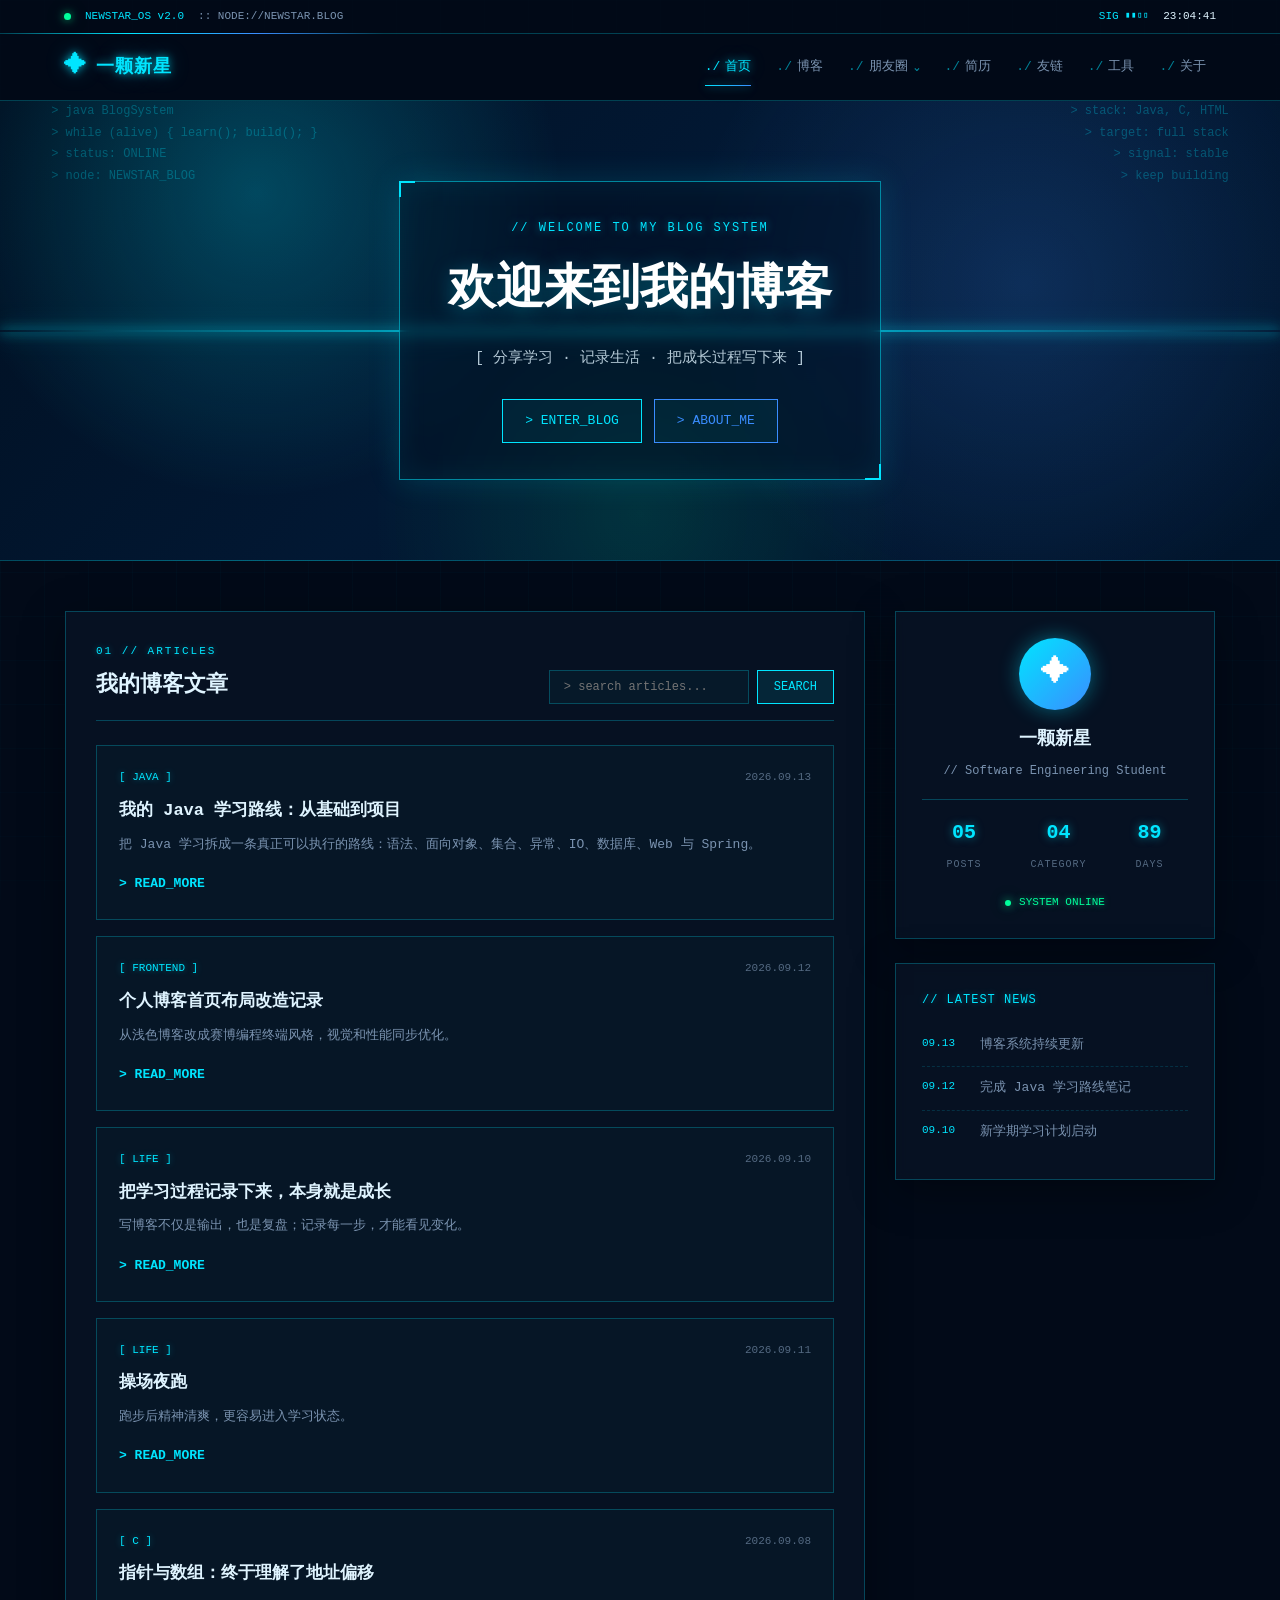
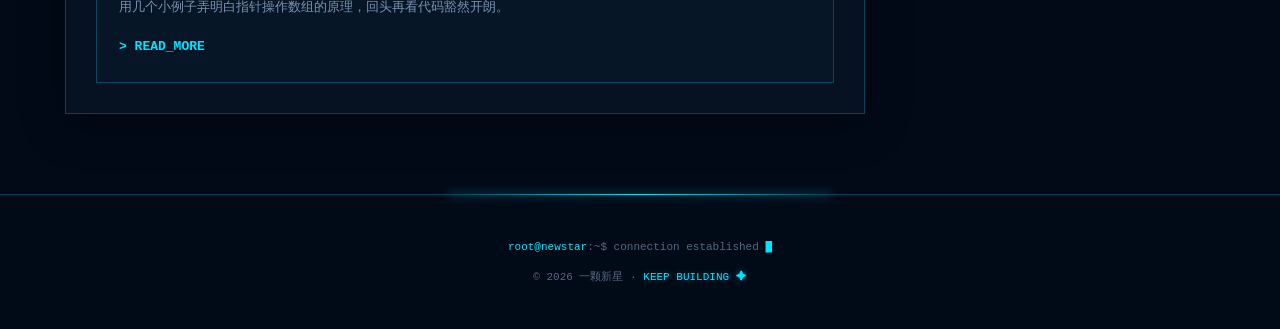
==== commit bdbbd6dc: "fix: force no focus outline site-wide and bust browser CSS cache - upgrade.css: global a/button/[tab" ====
--- a/index.html
+++ b/index.html
@@ -11,9 +11,9 @@
   <meta name="twitter:card" content="summary">
   <title>一颗新星 · NEWSTAR_OS v2.0</title>
   <link rel="icon" href="data:image/svg+xml,<svg xmlns='http://www.w3.org/2000/svg' viewBox='0 0 100 100'><text y='.9em' font-size='90'>✦</text></svg>">
-  <link rel="stylesheet" href="style.css">
-  <link rel="stylesheet" href="assets/extra.css">
-  <link rel="stylesheet" href="assets/upgrade.css">
+  <link rel="stylesheet" href="style.css?v=20261029a">
+  <link rel="stylesheet" href="assets/extra.css?v=20261029a">
+  <link rel="stylesheet" href="assets/upgrade.css?v=20261029a">
 </head>
 <body>
 <div class="bg-grid" aria-hidden="true"></div><div class="bg-scanline" aria-hidden="true"></div>
--- a/assets/upgrade.css
+++ b/assets/upgrade.css
@@ -4,6 +4,20 @@
 /* 导航栏：链接/按钮被点击或被 Tab 选中时都不画框（用户要求无框）。
    选择器特意带上 .nav-links / .brand / .nav-toggle 提高优先级，
    否则会被上面的 :focus-visible 青色轮廓覆盖。 */
+/* 全站兜底：任何链接/按钮在任何情况下（鼠标点击、Tab 选中、程序触发 focus）
+   都不显示浏览器焦点框。前面已用高优先级选择器覆盖导航栏，这里再全局兜一层，
+   防止某些浏览器把鼠标点击也判定为 :focus-visible 而画框。 */
+a:focus,
+a:focus-visible,
+button:focus,
+button:focus-visible,
+[role="button"]:focus,
+[role="button"]:focus-visible,
+[tabindex]:focus,
+[tabindex]:focus-visible {
+  outline: none !important;
+  box-shadow: none !important;
+}
 .nav-links a:focus,
 .nav-links a:focus-visible,
 .nav-links button:focus,
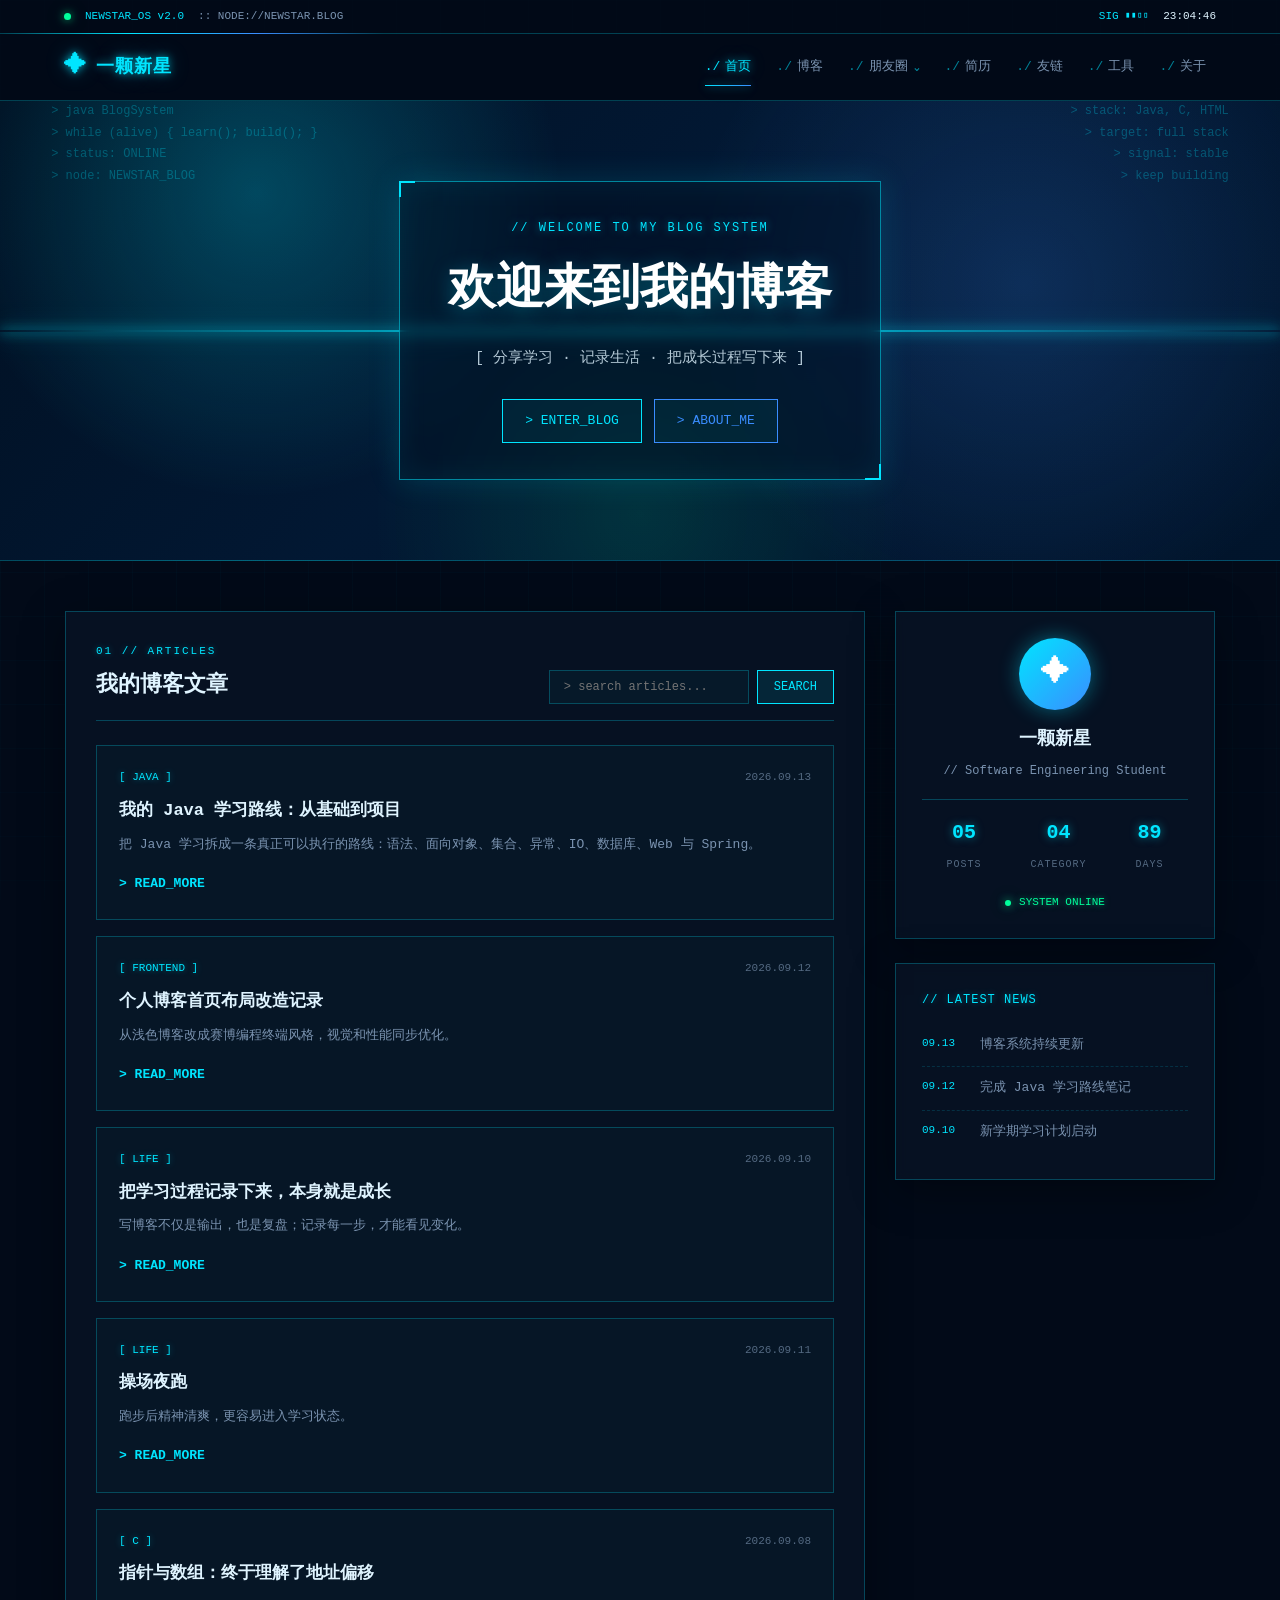
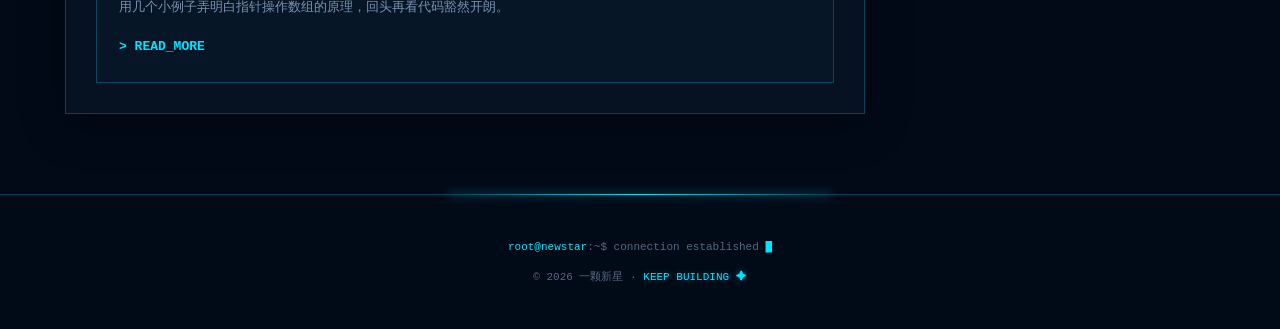
==== commit 1e194625: "feat: add floating heart click effect - new assets/click-heart.js: zero-dependency WAAPI particle he" ====
--- a/index.html
+++ b/index.html
@@ -11,9 +11,9 @@
   <meta name="twitter:card" content="summary">
   <title>一颗新星 · NEWSTAR_OS v2.0</title>
   <link rel="icon" href="data:image/svg+xml,<svg xmlns='http://www.w3.org/2000/svg' viewBox='0 0 100 100'><text y='.9em' font-size='90'>✦</text></svg>">
-  <link rel="stylesheet" href="style.css?v=20261029a">
-  <link rel="stylesheet" href="assets/extra.css?v=20261029a">
-  <link rel="stylesheet" href="assets/upgrade.css?v=20261029a">
+  <link rel="stylesheet" href="style.css?v=20261029b">
+  <link rel="stylesheet" href="assets/extra.css?v=20261029b">
+  <link rel="stylesheet" href="assets/upgrade.css?v=20261029b">
 </head>
 <body>
 <div class="bg-grid" aria-hidden="true"></div><div class="bg-scanline" aria-hidden="true"></div>
@@ -28,6 +28,6 @@
 &gt; keep building</pre></div><div class="banner-scan" aria-hidden="true"></div><div class="banner-box"><div class="banner-content"><p class="banner-eyebrow">// WELCOME TO MY BLOG SYSTEM</p><h1>欢迎来到我的博客</h1><p class="banner-desc">[ 分享学习 · 记录生活 · 把成长过程写下来 ]</p><div class="banner-buttons"><a href="blog.html" class="btn">&gt; ENTER_BLOG</a><a href="about.html" class="btn btn-secondary">&gt; ABOUT_ME</a></div></div></div></section>
 <main class="home-main"><div class="home-container"><section class="article-section" aria-labelledby="latest-title"><div class="section-header"><div><div class="section-tag">01 // ARTICLES</div><h2 id="latest-title">我的博客文章</h2></div><form class="search-box" id="globalSearchForm" role="search"><label class="sr-only" for="globalSearch">搜索文章</label><input id="globalSearch" type="search" placeholder="&gt; search articles..." autocomplete="off"><button type="submit">SEARCH</button></form></div><div class="article-list" id="homeArticles" aria-live="polite"></div><p class="empty-state" id="homeEmpty" hidden>没有匹配的文章。</p></section><aside class="sidebar"><div class="sidebar-card profile-card"><div class="avatar" aria-hidden="true">✦</div><h3>一颗新星</h3><p class="sidebar-desc">// Software Engineering Student</p><div class="profile-stats"><div><strong id="postCount">—</strong><span>POSTS</span></div><div><strong id="categoryCount">--</strong><span>CATEGORY</span></div><div><strong id="dayCount">--</strong><span>DAYS</span></div></div><div class="profile-status"><span class="status-dot small" aria-hidden="true"></span><span>SYSTEM ONLINE</span></div></div><div class="sidebar-card"><div class="sidebar-title">// LATEST NEWS</div><ul class="news-list"><li><span class="news-time">09.13</span><span>博客系统持续更新</span></li><li><span class="news-time">09.12</span><span>完成 Java 学习路线笔记</span></li><li><span class="news-time">09.10</span><span>新学期学习计划启动</span></li></ul></div></aside></div></main>
 <footer><div class="footer-terminal"><span>root@newstar</span>:~$ connection established <span class="footer-cursor" aria-hidden="true">█</span></div><div>© 2026 一颗新星 · <span>KEEP BUILDING ✦</span></div></footer>
-<script src="assets/articles-data.js"></script><script src="assets/site.js"></script>
+<script src="assets/articles-data.js"></script><script src="assets/site.js"></script><script src="assets/click-heart.js"></script>
 </body>
 </html>
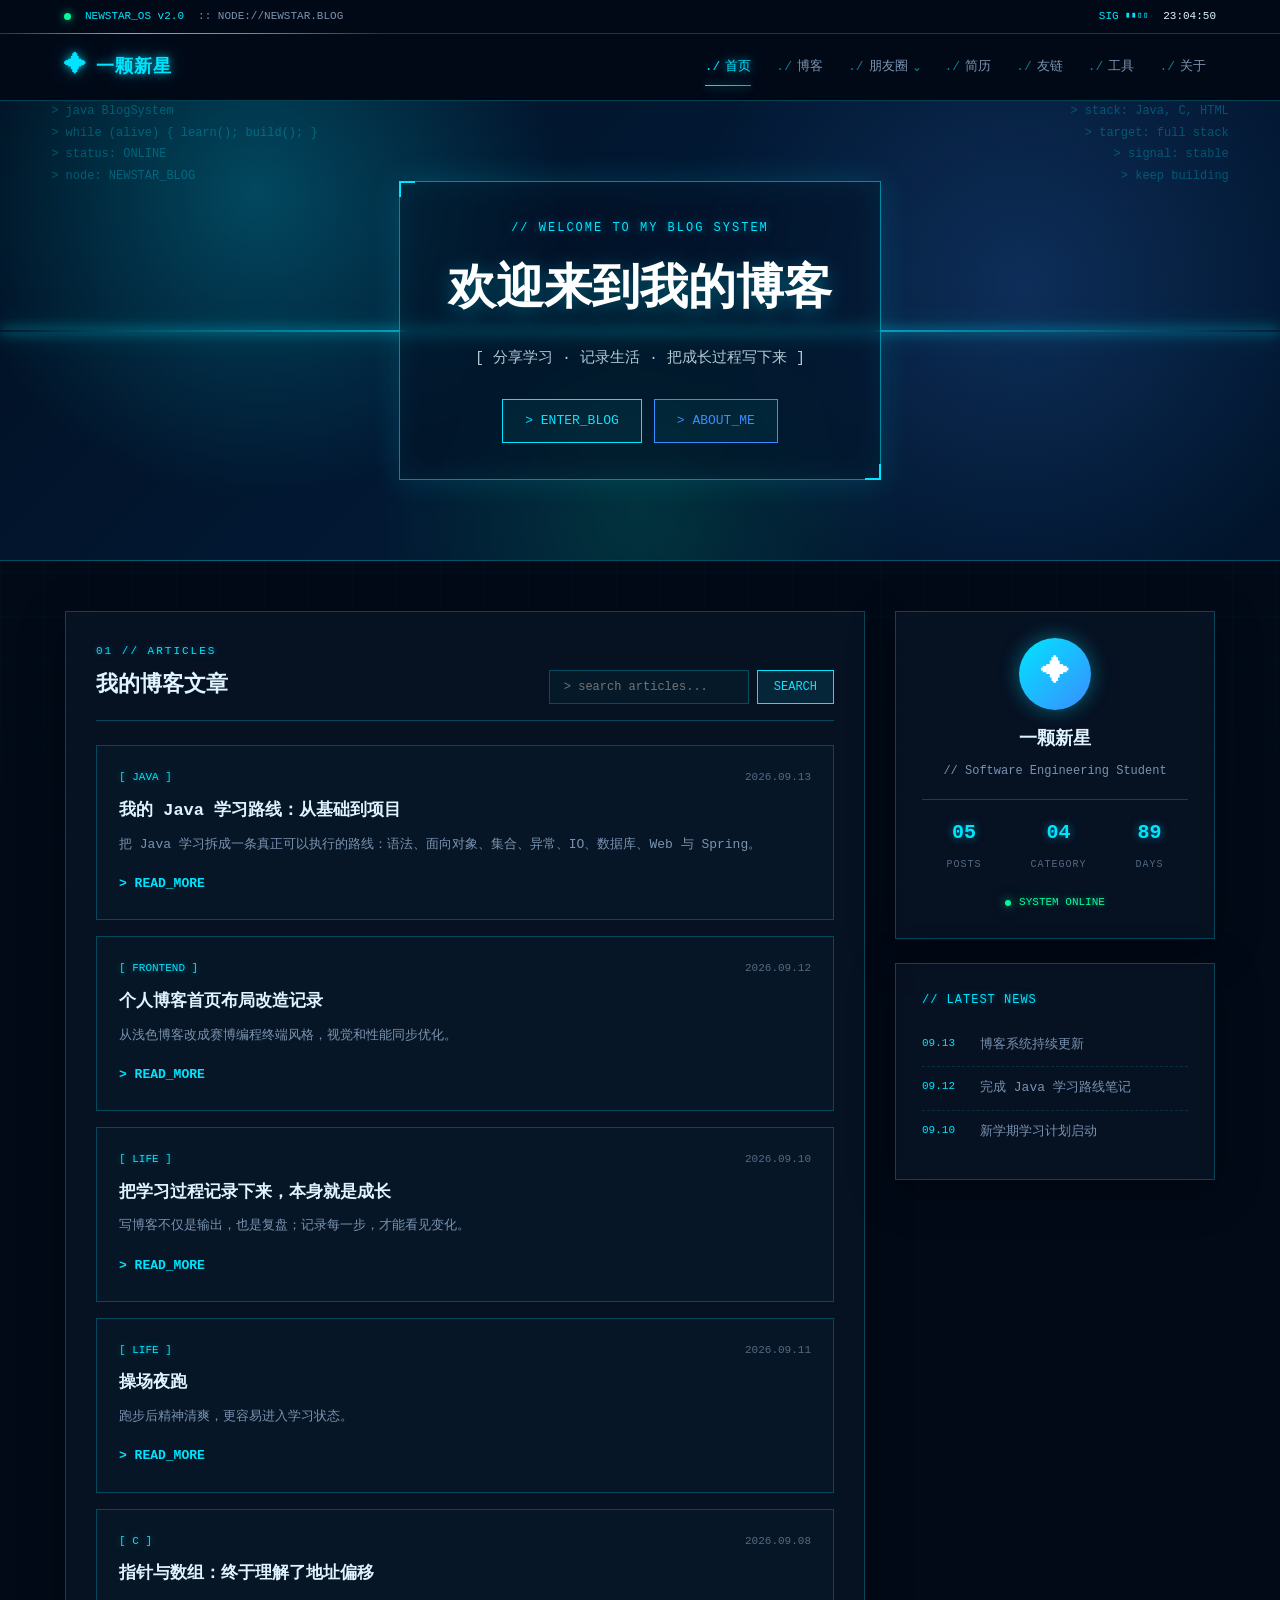
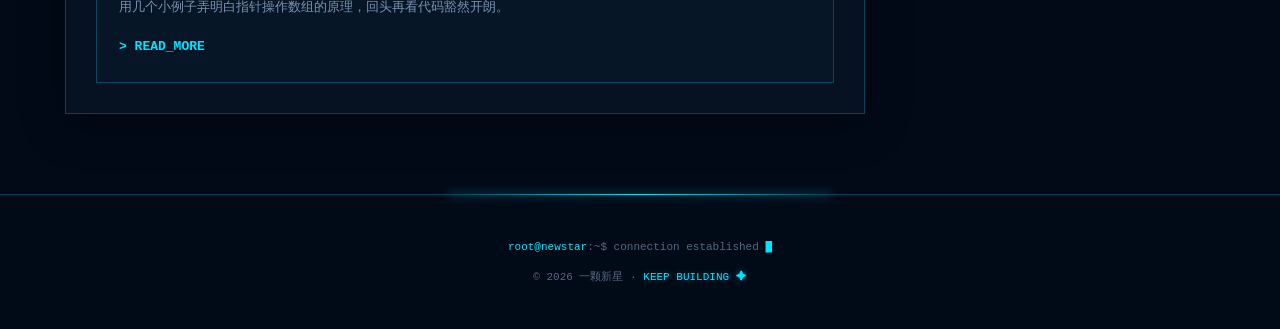
==== commit e3919cad: "feat: custom blue ball cursor with trailing halo - new assets/cursor.js: 9px solid blue dot + 24px t" ====
--- a/index.html
+++ b/index.html
@@ -11,9 +11,9 @@
   <meta name="twitter:card" content="summary">
   <title>一颗新星 · NEWSTAR_OS v2.0</title>
   <link rel="icon" href="data:image/svg+xml,<svg xmlns='http://www.w3.org/2000/svg' viewBox='0 0 100 100'><text y='.9em' font-size='90'>✦</text></svg>">
-  <link rel="stylesheet" href="style.css?v=20261029b">
-  <link rel="stylesheet" href="assets/extra.css?v=20261029b">
-  <link rel="stylesheet" href="assets/upgrade.css?v=20261029b">
+  <link rel="stylesheet" href="style.css?v=20261029c">
+  <link rel="stylesheet" href="assets/extra.css?v=20261029c">
+  <link rel="stylesheet" href="assets/upgrade.css?v=20261029c">
 </head>
 <body>
 <div class="bg-grid" aria-hidden="true"></div><div class="bg-scanline" aria-hidden="true"></div>
@@ -28,6 +28,6 @@
 &gt; keep building</pre></div><div class="banner-scan" aria-hidden="true"></div><div class="banner-box"><div class="banner-content"><p class="banner-eyebrow">// WELCOME TO MY BLOG SYSTEM</p><h1>欢迎来到我的博客</h1><p class="banner-desc">[ 分享学习 · 记录生活 · 把成长过程写下来 ]</p><div class="banner-buttons"><a href="blog.html" class="btn">&gt; ENTER_BLOG</a><a href="about.html" class="btn btn-secondary">&gt; ABOUT_ME</a></div></div></div></section>
 <main class="home-main"><div class="home-container"><section class="article-section" aria-labelledby="latest-title"><div class="section-header"><div><div class="section-tag">01 // ARTICLES</div><h2 id="latest-title">我的博客文章</h2></div><form class="search-box" id="globalSearchForm" role="search"><label class="sr-only" for="globalSearch">搜索文章</label><input id="globalSearch" type="search" placeholder="&gt; search articles..." autocomplete="off"><button type="submit">SEARCH</button></form></div><div class="article-list" id="homeArticles" aria-live="polite"></div><p class="empty-state" id="homeEmpty" hidden>没有匹配的文章。</p></section><aside class="sidebar"><div class="sidebar-card profile-card"><div class="avatar" aria-hidden="true">✦</div><h3>一颗新星</h3><p class="sidebar-desc">// Software Engineering Student</p><div class="profile-stats"><div><strong id="postCount">—</strong><span>POSTS</span></div><div><strong id="categoryCount">--</strong><span>CATEGORY</span></div><div><strong id="dayCount">--</strong><span>DAYS</span></div></div><div class="profile-status"><span class="status-dot small" aria-hidden="true"></span><span>SYSTEM ONLINE</span></div></div><div class="sidebar-card"><div class="sidebar-title">// LATEST NEWS</div><ul class="news-list"><li><span class="news-time">09.13</span><span>博客系统持续更新</span></li><li><span class="news-time">09.12</span><span>完成 Java 学习路线笔记</span></li><li><span class="news-time">09.10</span><span>新学期学习计划启动</span></li></ul></div></aside></div></main>
 <footer><div class="footer-terminal"><span>root@newstar</span>:~$ connection established <span class="footer-cursor" aria-hidden="true">█</span></div><div>© 2026 一颗新星 · <span>KEEP BUILDING ✦</span></div></footer>
-<script src="assets/articles-data.js"></script><script src="assets/site.js"></script><script src="assets/click-heart.js"></script>
+<script src="assets/articles-data.js"></script><script src="assets/site.js"></script><script src="assets/click-heart.js"></script><script src="assets/cursor.js"></script>
 </body>
 </html>
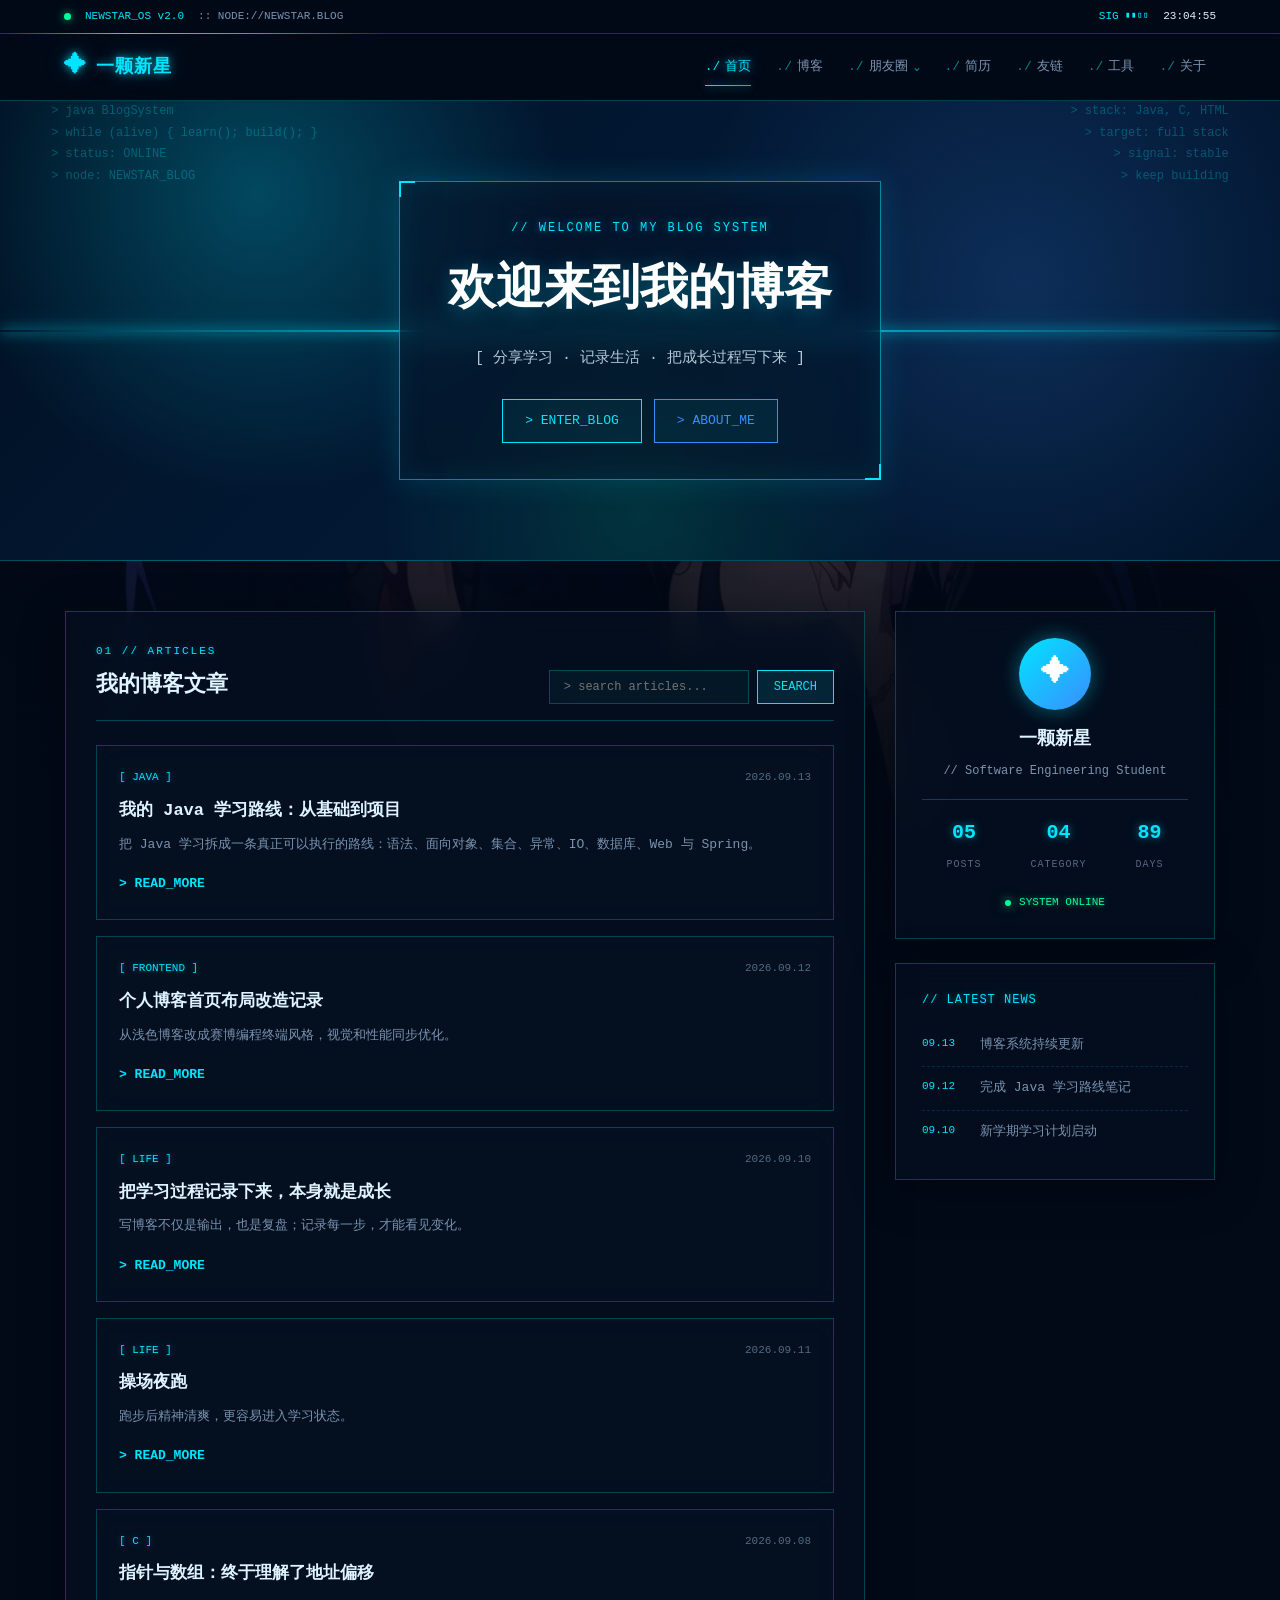
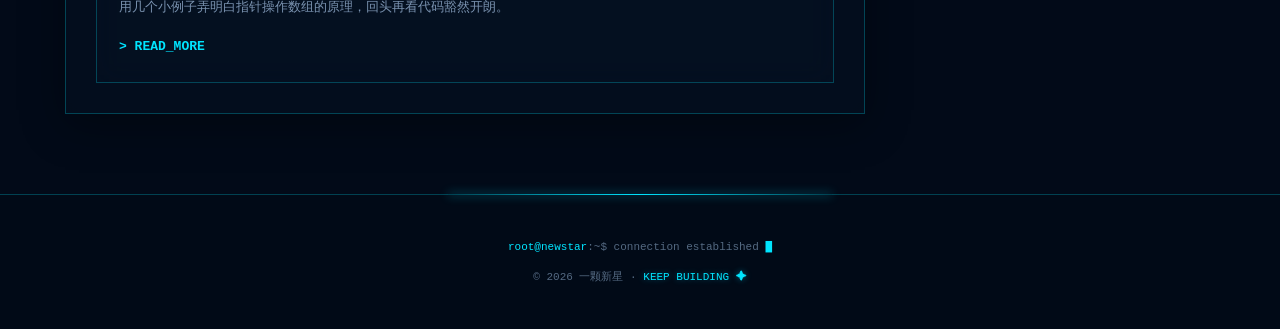
==== commit 6562daf2: "feat: add looping video background with glassmorphism cards - assets/bg.mp4: 1080p/30fps h264 re-enc" ====
--- a/index.html
+++ b/index.html
@@ -11,11 +11,11 @@
   <meta name="twitter:card" content="summary">
   <title>一颗新星 · NEWSTAR_OS v2.0</title>
   <link rel="icon" href="data:image/svg+xml,<svg xmlns='http://www.w3.org/2000/svg' viewBox='0 0 100 100'><text y='.9em' font-size='90'>✦</text></svg>">
-  <link rel="stylesheet" href="style.css?v=20261029c">
-  <link rel="stylesheet" href="assets/extra.css?v=20261029c">
-  <link rel="stylesheet" href="assets/upgrade.css?v=20261029c">
+  <link rel="stylesheet" href="style.css?v=20261029d">
+  <link rel="stylesheet" href="assets/extra.css?v=20261029d">
+  <link rel="stylesheet" href="assets/upgrade.css?v=20261029d"><link rel="stylesheet" href="assets/video-bg.css?v=20261029d">
 </head>
-<body>
+<body><div class="video-bg" aria-hidden="true"><video autoplay muted loop playsinline preload="auto" poster="assets/bg-poster.jpg"><source src="assets/bg.mp4" type="video/mp4"></video><div class="video-mask"></div></div>
 <div class="bg-grid" aria-hidden="true"></div><div class="bg-scanline" aria-hidden="true"></div>
 <header class="top-bar"><div class="top-bar-left"><span class="status-dot" aria-hidden="true"></span><span class="sys-version">NEWSTAR_OS v2.0</span><span class="sys-path">:: NODE://NEWSTAR.BLOG</span></div><div class="top-bar-right"><span class="sys-signal">SIG ▮▮▯▯</span><time class="sys-time" id="sysTime">00:00:00</time></div></header>
 <nav class="nav" aria-label="主导航"><a href="index.html" class="brand"><span class="brand-symbol" aria-hidden="true">✦</span><span class="brand-name">一颗新星</span></a><button class="nav-toggle" type="button" aria-expanded="false" aria-controls="navLinks">MENU</button><ul class="nav-links" id="navLinks"><li><a href="index.html" class="active">首页</a></li><li><a href="blog.html">博客</a></li><li class="nav-dropdown"><a href="moments.html" class="dropdown-trigger" aria-expanded="false">朋友圈 <span class="dropdown-arrow" aria-hidden="true">⌄</span></a><ul class="dropdown-menu"><li><a href="tech.html"><span class="dropdown-icon">&gt;_</span>技术学习记录</a></li><li><a href="life.html"><span class="dropdown-icon">◇</span>日常生活记录</a></li></ul></li><li><a href="resume.html">简历</a></li><li><a href="links.html">友链</a></li><li><a href="tools.html">工具</a></li><li><a href="about.html">关于</a></li></ul></nav>
--- a/assets/video-bg.css
+++ b/assets/video-bg.css
@@ -0,0 +1,101 @@
+/* =========================================================
+   动态视频背景：固定在视口底层，滚动不移动
+   ========================================================= */
+
+/* 视频层：铺满视口并固定 */
+.video-bg {
+  position: fixed;
+  inset: 0;
+  z-index: -6;              /* 在内容之下、在 body 背景之上 */
+  overflow: hidden;
+  background: #020a18 url("bg-poster.jpg") center / cover no-repeat;
+  pointer-events: none;
+}
+.video-bg video {
+  width: 100%;
+  height: 100%;
+  object-fit: cover;        /* 不变形铺满 */
+  display: block;
+}
+
+/* 渐变遮罩：压暗视频，保证正文与标题可读 */
+.video-mask {
+  position: absolute;
+  inset: 0;
+  background:
+    radial-gradient(130% 100% at 50% 0%,
+      rgba(2, 10, 24, 0.30) 0%,
+      rgba(2, 10, 24, 0.62) 55%,
+      rgba(2, 10, 24, 0.88) 100%),
+    linear-gradient(180deg,
+      rgba(2, 10, 24, 0.74) 0%,
+      rgba(2, 10, 24, 0.46) 34%,
+      rgba(2, 10, 24, 0.52) 62%,
+      rgba(2, 10, 24, 0.90) 100%);
+}
+/* 顶部导航条区域额外加深，菜单文字更清晰 */
+.video-mask::after {
+  content: "";
+  position: absolute;
+  inset: 0 0 auto 0;
+  height: 160px;
+  background: linear-gradient(180deg, rgba(2, 10, 24, 0.82), rgba(2, 10, 24, 0));
+}
+
+/* 网格与扫描线保留在视频之上，维持赛博质感 */
+.bg-grid { opacity: 0.5; }
+.bg-scanline { opacity: 0.35; }
+
+/* ===== 内容卡片：毛玻璃浮在视频上 ===== */
+.article-section,
+.sidebar-card,
+.article-card,
+.banner-box,
+.post-toc,
+.grid-cards > *,
+.info-section,
+.terminal-box,
+.activity-list,
+.timeline-item,
+.post-content article,
+.search-box,
+.page-search {
+  background-color: rgba(6, 18, 34, 0.52);
+  -webkit-backdrop-filter: blur(14px) saturate(120%);
+  backdrop-filter: blur(14px) saturate(120%);
+}
+
+/* 顶栏与导航也稍微透光，避免和视频割裂 */
+.top-bar,
+.nav {
+  background-color: rgba(2, 10, 24, 0.72);
+  -webkit-backdrop-filter: blur(10px);
+  backdrop-filter: blur(10px);
+}
+.footer {
+  background-color: rgba(2, 10, 24, 0.78);
+  -webkit-backdrop-filter: blur(10px);
+  backdrop-filter: blur(10px);
+}
+
+/* 不支持毛玻璃的浏览器：退回更实的底色，保证文字依然清楚 */
+@supports not ((backdrop-filter: blur(1px)) or (-webkit-backdrop-filter: blur(1px))) {
+  .article-section,
+  .sidebar-card,
+  .article-card,
+  .banner-box,
+  .post-toc,
+  .grid-cards > *,
+  .info-section,
+  .terminal-box,
+  .activity-list,
+  .timeline-item,
+  .post-content article {
+    background-color: rgba(4, 14, 28, 0.88);
+  }
+}
+
+/* 系统开启「减弱动效」时用静态封面替代播放 */
+@media (prefers-reduced-motion: reduce) {
+  .video-bg video { display: none; }
+}
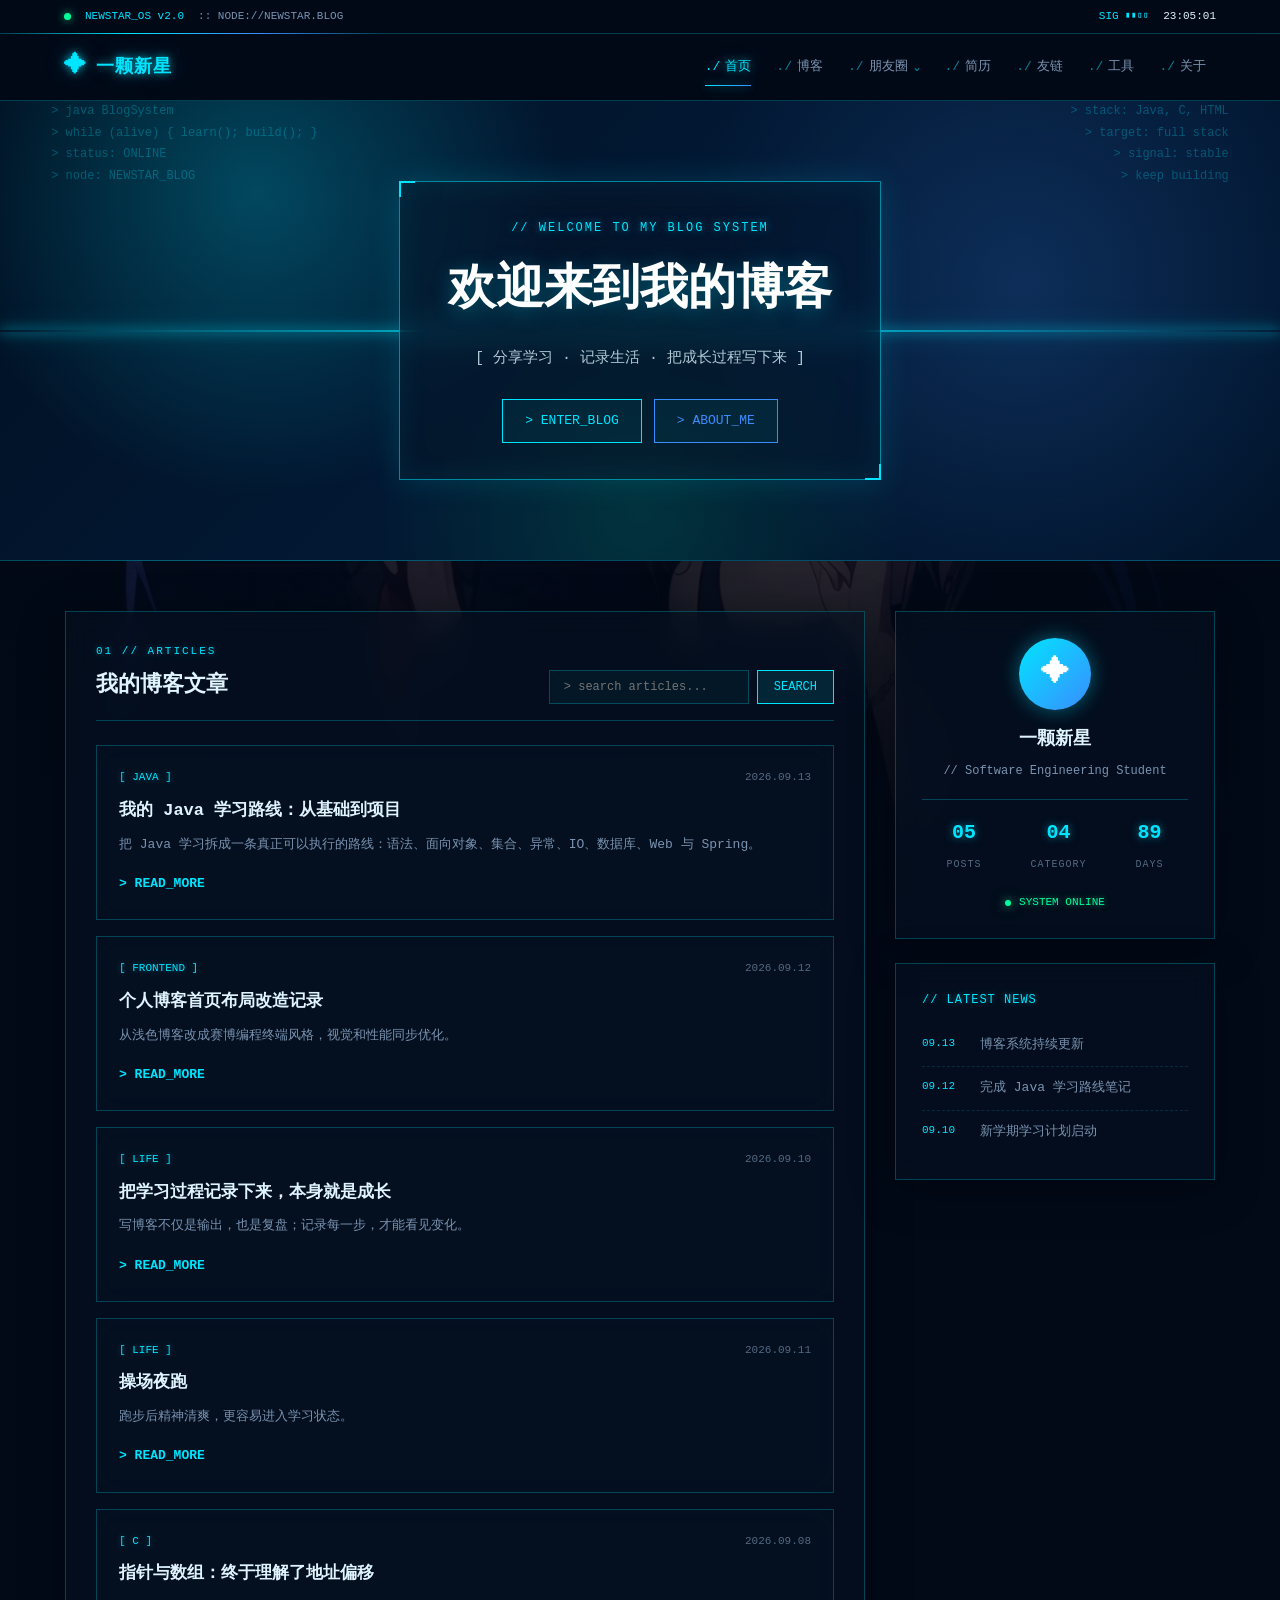
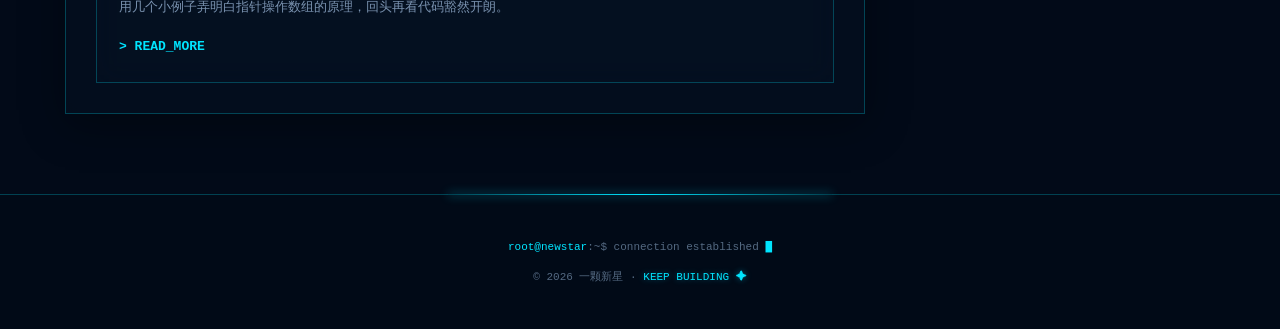
==== commit 312548cf: "chore: remove legacy grid/scanline background layers - delete .bg-grid and .bg-scanline rules plus t" ====
--- a/index.html
+++ b/index.html
@@ -11,12 +11,12 @@
   <meta name="twitter:card" content="summary">
   <title>一颗新星 · NEWSTAR_OS v2.0</title>
   <link rel="icon" href="data:image/svg+xml,<svg xmlns='http://www.w3.org/2000/svg' viewBox='0 0 100 100'><text y='.9em' font-size='90'>✦</text></svg>">
-  <link rel="stylesheet" href="style.css?v=20261029d">
-  <link rel="stylesheet" href="assets/extra.css?v=20261029d">
-  <link rel="stylesheet" href="assets/upgrade.css?v=20261029d"><link rel="stylesheet" href="assets/video-bg.css?v=20261029d">
+  <link rel="stylesheet" href="style.css?v=20261029e">
+  <link rel="stylesheet" href="assets/extra.css?v=20261029e">
+  <link rel="stylesheet" href="assets/upgrade.css?v=20261029e"><link rel="stylesheet" href="assets/video-bg.css?v=20261029e">
 </head>
 <body><div class="video-bg" aria-hidden="true"><video autoplay muted loop playsinline preload="auto" poster="assets/bg-poster.jpg"><source src="assets/bg.mp4" type="video/mp4"></video><div class="video-mask"></div></div>
-<div class="bg-grid" aria-hidden="true"></div><div class="bg-scanline" aria-hidden="true"></div>
+
 <header class="top-bar"><div class="top-bar-left"><span class="status-dot" aria-hidden="true"></span><span class="sys-version">NEWSTAR_OS v2.0</span><span class="sys-path">:: NODE://NEWSTAR.BLOG</span></div><div class="top-bar-right"><span class="sys-signal">SIG ▮▮▯▯</span><time class="sys-time" id="sysTime">00:00:00</time></div></header>
 <nav class="nav" aria-label="主导航"><a href="index.html" class="brand"><span class="brand-symbol" aria-hidden="true">✦</span><span class="brand-name">一颗新星</span></a><button class="nav-toggle" type="button" aria-expanded="false" aria-controls="navLinks">MENU</button><ul class="nav-links" id="navLinks"><li><a href="index.html" class="active">首页</a></li><li><a href="blog.html">博客</a></li><li class="nav-dropdown"><a href="moments.html" class="dropdown-trigger" aria-expanded="false">朋友圈 <span class="dropdown-arrow" aria-hidden="true">⌄</span></a><ul class="dropdown-menu"><li><a href="tech.html"><span class="dropdown-icon">&gt;_</span>技术学习记录</a></li><li><a href="life.html"><span class="dropdown-icon">◇</span>日常生活记录</a></li></ul></li><li><a href="resume.html">简历</a></li><li><a href="links.html">友链</a></li><li><a href="tools.html">工具</a></li><li><a href="about.html">关于</a></li></ul></nav>
 <section class="home-banner"><div class="banner-code-left" aria-hidden="true"><pre>&gt; java BlogSystem
--- a/style.css
+++ b/style.css
@@ -40,33 +40,7 @@
   --glow-green: 0 0 8px rgba(0, 255, 156, 0.7), 0 0 22px rgba(0, 255, 156, 0.25);
 }
 
-/* ===== 全局背景 ===== */
-.bg-grid {
-  position: fixed;
-  inset: 0;
-  pointer-events: none;
-  z-index: -5;
-  background-image:
-    linear-gradient(rgba(0, 229, 255, 0.04) 1px, transparent 1px),
-    linear-gradient(90deg, rgba(0, 229, 255, 0.04) 1px, transparent 1px);
-  background-size: 44px 44px;
-  animation: gridMove 28s linear infinite;
-  mask-image: linear-gradient(to bottom, black, rgba(0, 0, 0, 0.3));
-}
-.bg-scanline {
-  position: fixed;
-  inset: 0;
-  pointer-events: none;
-  z-index: 999;
-  background: repeating-linear-gradient(
-    0deg,
-    rgba(255, 255, 255, 0.015) 0px,
-    rgba(255, 255, 255, 0.015) 1px,
-    transparent 1px,
-    transparent 4px
-  );
-  opacity: 0.25;
-}
+/* 旧的网格/扫描线背景已移除，页面背景统一由 assets/video-bg.css 的视频层提供 */
 
 ::selection {
   color: #00131a;
@@ -1117,10 +1091,6 @@
 /* =========================================================
    动画
 ========================================================= */
-@keyframes gridMove {
-  0% { background-position: 0 0, 0 0; }
-  100% { background-position: 44px 44px, 44px 44px; }
-}
 @keyframes navScan {
   0% { left: -30%; }
   100% { left: 100%; }
--- a/assets/video-bg.css
+++ b/assets/video-bg.css
@@ -41,10 +41,6 @@
   height: 160px;
   background: linear-gradient(180deg, rgba(2, 10, 24, 0.82), rgba(2, 10, 24, 0));
 }
-
-/* 网格与扫描线保留在视频之上，维持赛博质感 */
-.bg-grid { opacity: 0.5; }
-.bg-scanline { opacity: 0.35; }
 
 /* ===== 内容卡片：毛玻璃浮在视频上 ===== */
 .article-section,
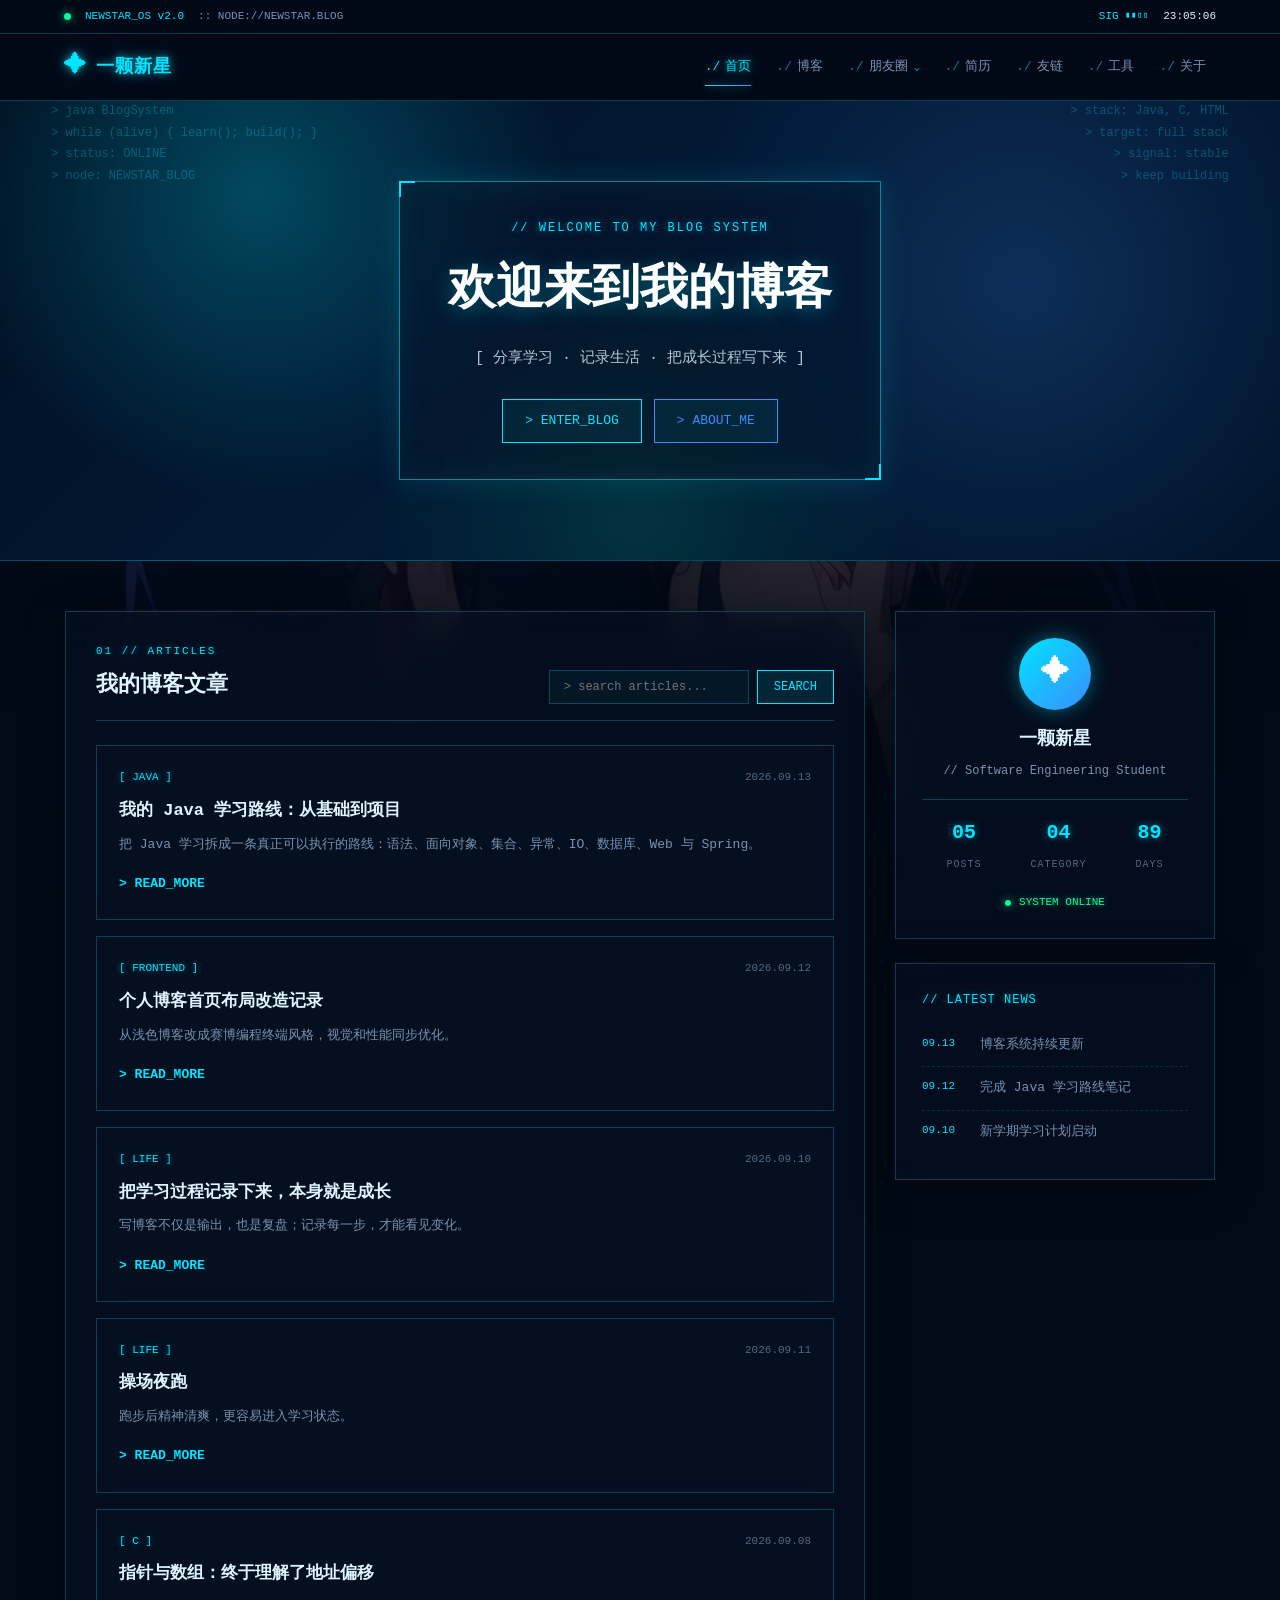
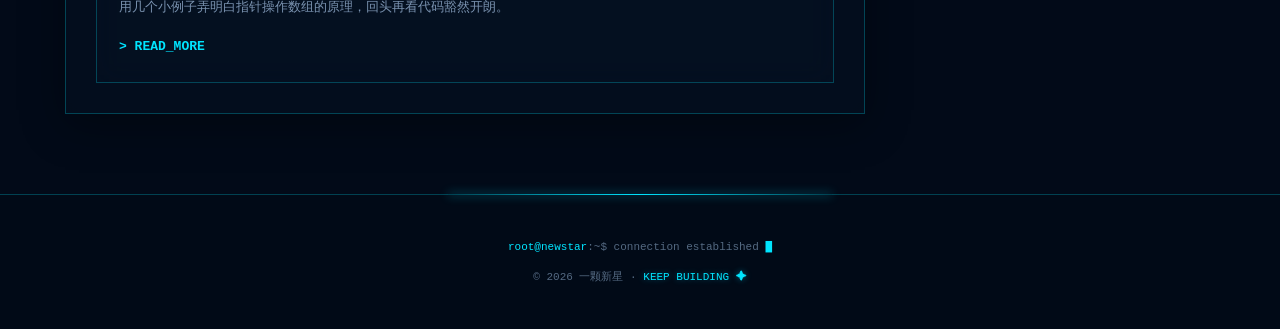
==== commit 82a4fdc1: "chore: remove remaining scan light animations - delete .top-bar::after (navScan), .banner-scan (bann" ====
--- a/index.html
+++ b/index.html
@@ -11,9 +11,9 @@
   <meta name="twitter:card" content="summary">
   <title>一颗新星 · NEWSTAR_OS v2.0</title>
   <link rel="icon" href="data:image/svg+xml,<svg xmlns='http://www.w3.org/2000/svg' viewBox='0 0 100 100'><text y='.9em' font-size='90'>✦</text></svg>">
-  <link rel="stylesheet" href="style.css?v=20261029e">
-  <link rel="stylesheet" href="assets/extra.css?v=20261029e">
-  <link rel="stylesheet" href="assets/upgrade.css?v=20261029e"><link rel="stylesheet" href="assets/video-bg.css?v=20261029e">
+  <link rel="stylesheet" href="style.css?v=20261029f">
+  <link rel="stylesheet" href="assets/extra.css?v=20261029f">
+  <link rel="stylesheet" href="assets/upgrade.css?v=20261029f"><link rel="stylesheet" href="assets/video-bg.css?v=20261029f">
 </head>
 <body><div class="video-bg" aria-hidden="true"><video autoplay muted loop playsinline preload="auto" poster="assets/bg-poster.jpg"><source src="assets/bg.mp4" type="video/mp4"></video><div class="video-mask"></div></div>
 
@@ -25,7 +25,7 @@
 &gt; node: NEWSTAR_BLOG</pre></div><div class="banner-code-right" aria-hidden="true"><pre>&gt; stack: Java, C, HTML
 &gt; target: full stack
 &gt; signal: stable
-&gt; keep building</pre></div><div class="banner-scan" aria-hidden="true"></div><div class="banner-box"><div class="banner-content"><p class="banner-eyebrow">// WELCOME TO MY BLOG SYSTEM</p><h1>欢迎来到我的博客</h1><p class="banner-desc">[ 分享学习 · 记录生活 · 把成长过程写下来 ]</p><div class="banner-buttons"><a href="blog.html" class="btn">&gt; ENTER_BLOG</a><a href="about.html" class="btn btn-secondary">&gt; ABOUT_ME</a></div></div></div></section>
+&gt; keep building</pre></div><div class="banner-box"><div class="banner-content"><p class="banner-eyebrow">// WELCOME TO MY BLOG SYSTEM</p><h1>欢迎来到我的博客</h1><p class="banner-desc">[ 分享学习 · 记录生活 · 把成长过程写下来 ]</p><div class="banner-buttons"><a href="blog.html" class="btn">&gt; ENTER_BLOG</a><a href="about.html" class="btn btn-secondary">&gt; ABOUT_ME</a></div></div></div></section>
 <main class="home-main"><div class="home-container"><section class="article-section" aria-labelledby="latest-title"><div class="section-header"><div><div class="section-tag">01 // ARTICLES</div><h2 id="latest-title">我的博客文章</h2></div><form class="search-box" id="globalSearchForm" role="search"><label class="sr-only" for="globalSearch">搜索文章</label><input id="globalSearch" type="search" placeholder="&gt; search articles..." autocomplete="off"><button type="submit">SEARCH</button></form></div><div class="article-list" id="homeArticles" aria-live="polite"></div><p class="empty-state" id="homeEmpty" hidden>没有匹配的文章。</p></section><aside class="sidebar"><div class="sidebar-card profile-card"><div class="avatar" aria-hidden="true">✦</div><h3>一颗新星</h3><p class="sidebar-desc">// Software Engineering Student</p><div class="profile-stats"><div><strong id="postCount">—</strong><span>POSTS</span></div><div><strong id="categoryCount">--</strong><span>CATEGORY</span></div><div><strong id="dayCount">--</strong><span>DAYS</span></div></div><div class="profile-status"><span class="status-dot small" aria-hidden="true"></span><span>SYSTEM ONLINE</span></div></div><div class="sidebar-card"><div class="sidebar-title">// LATEST NEWS</div><ul class="news-list"><li><span class="news-time">09.13</span><span>博客系统持续更新</span></li><li><span class="news-time">09.12</span><span>完成 Java 学习路线笔记</span></li><li><span class="news-time">09.10</span><span>新学期学习计划启动</span></li></ul></div></aside></div></main>
 <footer><div class="footer-terminal"><span>root@newstar</span>:~$ connection established <span class="footer-cursor" aria-hidden="true">█</span></div><div>© 2026 一颗新星 · <span>KEEP BUILDING ✦</span></div></footer>
 <script src="assets/articles-data.js"></script><script src="assets/site.js"></script><script src="assets/click-heart.js"></script><script src="assets/cursor.js"></script>
--- a/style.css
+++ b/style.css
@@ -86,16 +86,6 @@
   color: var(--text-muted);
   position: relative;
   z-index: 1001;
-}
-.top-bar::after {
-  content: "";
-  position: absolute;
-  left: 0;
-  bottom: -1px;
-  width: 30%;
-  height: 1px;
-  background: linear-gradient(90deg, transparent, var(--cyan), var(--blue), transparent);
-  animation: navScan 6s linear infinite;
 }
 .top-bar-left,
 .top-bar-right {
@@ -359,17 +349,6 @@
 .banner-code-right pre {
   text-align: right;
 }
-.banner-scan {
-  position: absolute;
-  left: 0;
-  right: 0;
-  height: 2px;
-  background: linear-gradient(90deg, transparent, var(--cyan), transparent);
-  box-shadow: 0 0 12px var(--cyan), 0 0 24px rgba(0, 229, 255, 0.6);
-  animation: bannerScan 5s linear infinite;
-  pointer-events: none;
-  z-index: 2;
-}
 .banner-box {
   position: relative;
   z-index: 3;
@@ -815,16 +794,6 @@
   line-height: 2.1;
   overflow: hidden;
 }
-.terminal-box::before {
-  content: "";
-  position: absolute;
-  top: 0;
-  left: -100%;
-  width: 100%;
-  height: 1px;
-  background: linear-gradient(90deg, transparent, var(--cyan), transparent);
-  animation: terminalScan 5s linear infinite;
-}
 .terminal-box p {
   color: var(--text-muted);
 }
@@ -1091,10 +1060,6 @@
 /* =========================================================
    动画
 ========================================================= */
-@keyframes navScan {
-  0% { left: -30%; }
-  100% { left: 100%; }
-}
 @keyframes pulse {
   0%, 100% { opacity: 1; transform: scale(1); }
   50% { opacity: 0.35; transform: scale(0.75); }
@@ -1113,19 +1078,9 @@
     text-shadow: 0 0 8px var(--cyan), 0 0 22px rgba(0, 229, 255, 0.7);
   }
 }
-@keyframes bannerScan {
-  0% { top: 0; opacity: 0; }
-  10% { opacity: 1; }
-  90% { opacity: 1; }
-  100% { top: 100%; opacity: 0; }
-}
 @keyframes codeFloat {
   0% { transform: translateY(0); }
   100% { transform: translateY(-40px); }
-}
-@keyframes terminalScan {
-  0% { left: -100%; }
-  100% { left: 100%; }
 }
 @keyframes pageEnter {
   from { opacity: 0; transform: translateY(20px); }
--- a/assets/upgrade.css
+++ b/assets/upgrade.css
@@ -50,6 +50,6 @@
 .post-nav{display:flex;justify-content:space-between;gap:14px;margin-top:52px;padding-top:24px;border-top:1px solid var(--border)}.post-nav a{flex:1;min-width:0}.post-nav a:last-child{text-align:right}.post-actions{display:flex;gap:12px;margin-top:42px;padding-top:24px;border-top:1px solid rgba(0,229,255,.18)}
 .back-top{position:fixed;right:20px;bottom:20px;opacity:0;visibility:hidden;transform:translateY(8px);transition:opacity .2s ease,transform .2s ease,visibility .2s ease;z-index:10}.back-top.visible{opacity:1;visibility:visible;transform:none}
 .reading-progress{position:fixed;left:0;top:0;height:3px;width:0;background:var(--cyan);box-shadow:0 0 8px var(--cyan);z-index:1100;transform-origin:left}
-@media (prefers-reduced-motion:reduce){*,*::before,*::after{animation-duration:.01ms!important;animation-iteration-count:1!important;scroll-behavior:auto!important;transition-duration:.01ms!important}.bg-grid,.bg-scanline,.banner-scan,.banner-code-left,.banner-code-right{animation:none}}
+@media (prefers-reduced-motion:reduce){*,*::before,*::after{animation-duration:.01ms!important;animation-iteration-count:1!important;scroll-behavior:auto!important;transition-duration:.01ms!important}.banner-code-left,.banner-code-right{animation:none}}
 @media (max-width:800px){.sys-path,.sys-signal{display:none}.nav{min-height:58px;padding:0 20px;flex-wrap:wrap}.nav-toggle{display:block;margin-left:auto}.nav-links{display:none;order:3;width:100%;margin:0;flex-direction:column;align-items:stretch;gap:0;padding:8px 0 12px}.nav-links.is-open{display:flex}.nav-links>li>a{padding:12px 10px}.dropdown-menu{position:static;transform:none;min-width:0;margin:0 0 4px 12px;box-shadow:none}.nav-dropdown.open .dropdown-menu{transform:none}.home-container{grid-template-columns:1fr}.sidebar{display:grid;grid-template-columns:1fr 1fr}.page-content{padding:48px 20px 70px}.article-layout{grid-template-columns:1fr}.post-toc{position:static;order:-1}.post-toc ol{columns:2;column-gap:20px}.post-toc li{break-inside:avoid}.grid-cards{grid-template-columns:repeat(2,1fr)}}
 @media (max-width:520px){.top-bar{padding:0 14px}.top-bar-left{gap:8px}.brand-name{font-size:16px}.home-main{padding:30px 12px 55px}.article-section,.sidebar-card{padding:20px 16px}.sidebar{display:flex}.section-header{display:block}.search-box,.page-search{max-width:none;margin:18px 0 0}.search-box input{min-width:0}.article-card{padding:18px}.post-content article{font-size:16px}.post-toc ol{columns:1}.post-nav{display:block}.post-nav a{display:block;margin:10px 0;text-align:left!important}.post-actions{margin-top:34px}.page-title{font-size:clamp(34px,12vw,52px)}}
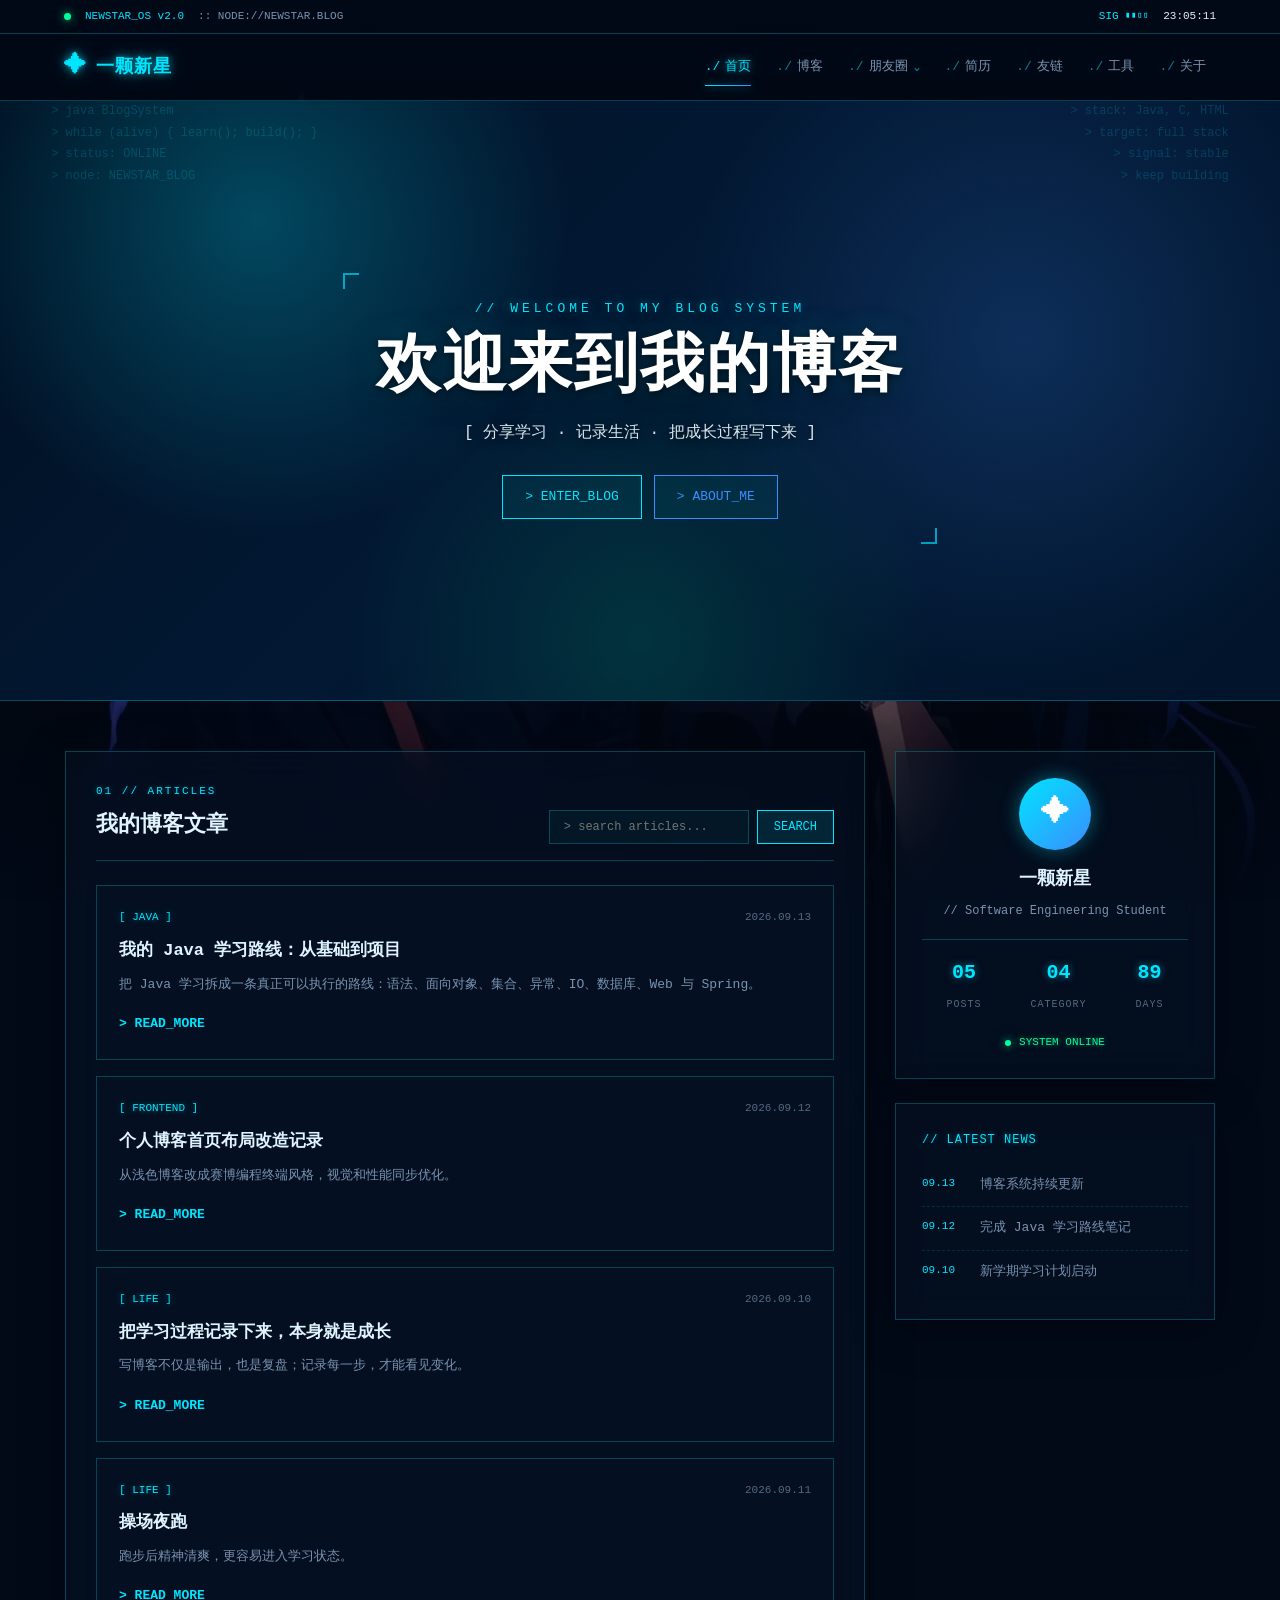
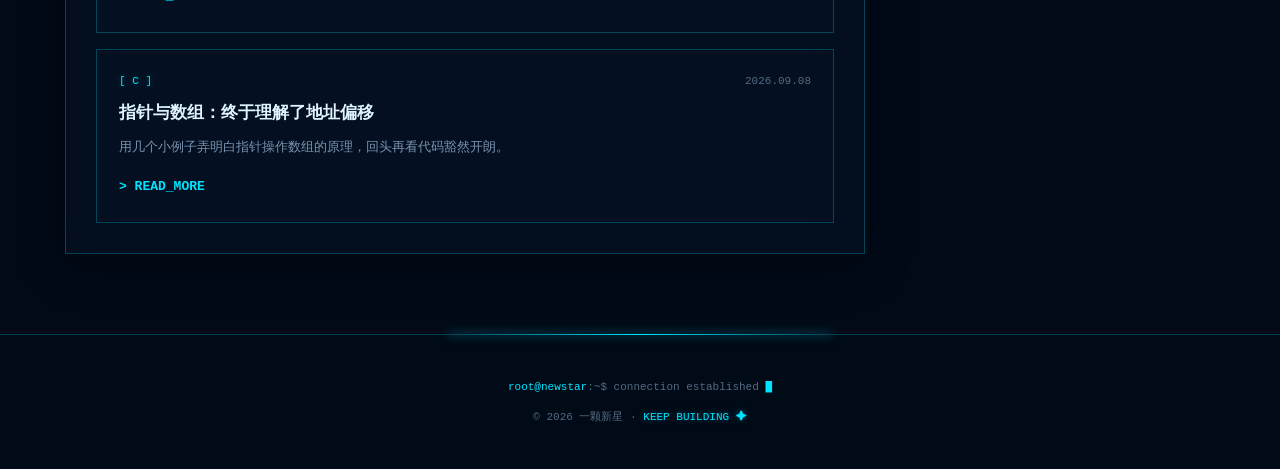
==== commit 1a30c7fe: "style: hero floats on a brighter anime video background - assets/bg.mp4: re-encode from the Conan/La" ====
--- a/index.html
+++ b/index.html
@@ -11,9 +11,9 @@
   <meta name="twitter:card" content="summary">
   <title>一颗新星 · NEWSTAR_OS v2.0</title>
   <link rel="icon" href="data:image/svg+xml,<svg xmlns='http://www.w3.org/2000/svg' viewBox='0 0 100 100'><text y='.9em' font-size='90'>✦</text></svg>">
-  <link rel="stylesheet" href="style.css?v=20261029f">
-  <link rel="stylesheet" href="assets/extra.css?v=20261029f">
-  <link rel="stylesheet" href="assets/upgrade.css?v=20261029f"><link rel="stylesheet" href="assets/video-bg.css?v=20261029f">
+  <link rel="stylesheet" href="style.css?v=20261030a">
+  <link rel="stylesheet" href="assets/extra.css?v=20261030a">
+  <link rel="stylesheet" href="assets/upgrade.css?v=20261030a"><link rel="stylesheet" href="assets/video-bg.css?v=20261030a">
 </head>
 <body><div class="video-bg" aria-hidden="true"><video autoplay muted loop playsinline preload="auto" poster="assets/bg-poster.jpg"><source src="assets/bg.mp4" type="video/mp4"></video><div class="video-mask"></div></div>
 
--- a/assets/video-bg.css
+++ b/assets/video-bg.css
@@ -1,5 +1,6 @@
 /* =========================================================
    动态视频背景：固定在视口底层，滚动不移动
+   风格参照：动漫壁纸站 —— 首屏画面通透清晰，文字直接浮在画面上
    ========================================================= */
 
 /* 视频层：铺满视口并固定 */
@@ -18,35 +19,91 @@
   display: block;
 }
 
-/* 渐变遮罩：压暗视频，保证正文与标题可读 */
+/* 渐变遮罩：顶部（导航）与底部压暗，中段留亮让画面透出来 */
 .video-mask {
   position: absolute;
   inset: 0;
   background:
-    radial-gradient(130% 100% at 50% 0%,
-      rgba(2, 10, 24, 0.30) 0%,
-      rgba(2, 10, 24, 0.62) 55%,
-      rgba(2, 10, 24, 0.88) 100%),
+    radial-gradient(135% 95% at 50% 32%,
+      rgba(2, 10, 24, 0.04) 0%,
+      rgba(2, 10, 24, 0.26) 52%,
+      rgba(2, 10, 24, 0.66) 100%),
     linear-gradient(180deg,
-      rgba(2, 10, 24, 0.74) 0%,
-      rgba(2, 10, 24, 0.46) 34%,
-      rgba(2, 10, 24, 0.52) 62%,
-      rgba(2, 10, 24, 0.90) 100%);
+      rgba(2, 10, 24, 0.62) 0%,
+      rgba(2, 10, 24, 0.14) 20%,
+      rgba(2, 10, 24, 0.20) 48%,
+      rgba(2, 10, 24, 0.46) 76%,
+      rgba(2, 10, 24, 0.82) 100%);
 }
-/* 顶部导航条区域额外加深，菜单文字更清晰 */
+/* 顶部导航条区域加深，菜单文字更清晰 */
 .video-mask::after {
   content: "";
   position: absolute;
   inset: 0 0 auto 0;
-  height: 160px;
-  background: linear-gradient(180deg, rgba(2, 10, 24, 0.82), rgba(2, 10, 24, 0));
+  height: 170px;
+  background: linear-gradient(180deg, rgba(2, 10, 24, 0.72), rgba(2, 10, 24, 0));
 }
 
-/* ===== 内容卡片：毛玻璃浮在视频上 ===== */
+/* ===== 首屏：文字直接浮在画面上，不做卡片遮挡 ===== */
+.home-banner {
+  position: relative;
+  z-index: 3;
+  min-height: calc(100vh - 300px);
+  display: flex;
+  align-items: center;
+  justify-content: center;
+  padding: 40px 20px 24px;
+}
+/* 去掉原 banner 的面板感：无边框、无底色、无毛玻璃 */
+.banner-box {
+  background: none !important;
+  background-color: transparent !important;
+  border: 0 !important;
+  box-shadow: none !important;
+  -webkit-backdrop-filter: none !important;
+  backdrop-filter: none !important;
+  max-width: 900px;
+  padding: 24px 32px;
+  text-align: center;
+}
+/* 保留四角装饰标记，维持赛博风格；没有边框后它们成了唯一的“框”暗示 */
+.banner-box::before,
+.banner-box::after {
+  opacity: 0.65;
+}
+.banner-box::before { border-width: 2px 0 0 2px; }
+.banner-box::after { border-width: 0 2px 2px 0; }
+
+/* 首屏文字：加大 + 强投影，压在任何画面上都读得清 */
+.banner-content h1 {
+  font-size: clamp(34px, 5.4vw, 64px);
+  line-height: 1.15;
+  letter-spacing: 2px;
+  text-shadow:
+    0 2px 10px rgba(0, 8, 20, 0.85),
+    0 6px 28px rgba(0, 8, 20, 0.7),
+    0 0 26px rgba(0, 229, 255, 0.28);
+}
+.banner-eyebrow {
+  font-size: 13px;
+  letter-spacing: 4px;
+  text-shadow: 0 2px 8px rgba(0, 8, 20, 0.9), 0 0 12px rgba(0, 229, 255, 0.6);
+}
+.banner-desc {
+  font-size: clamp(13px, 1.5vw, 16px);
+  color: rgba(233, 248, 255, 0.92);
+  text-shadow: 0 2px 10px rgba(0, 8, 20, 0.95);
+}
+/* 两侧漂浮代码：再淡一点，避免抢画面 */
+.banner-code-left,
+.banner-code-right {
+  color: rgba(0, 229, 255, 0.18);
+}
+
+/* ===== 内容卡片：毛玻璃浮在视频上（正文区保证可读） ===== */
 .article-section,
 .sidebar-card,
 .article-card,
-.banner-box,
 .post-toc,
 .grid-cards > *,
 .info-section,
@@ -56,17 +113,17 @@
 .post-content article,
 .search-box,
 .page-search {
-  background-color: rgba(6, 18, 34, 0.52);
-  -webkit-backdrop-filter: blur(14px) saturate(120%);
-  backdrop-filter: blur(14px) saturate(120%);
+  background-color: rgba(6, 18, 34, 0.5);
+  -webkit-backdrop-filter: blur(16px) saturate(125%);
+  backdrop-filter: blur(16px) saturate(125%);
 }
 
 /* 顶栏与导航也稍微透光，避免和视频割裂 */
 .top-bar,
 .nav {
-  background-color: rgba(2, 10, 24, 0.72);
-  -webkit-backdrop-filter: blur(10px);
-  backdrop-filter: blur(10px);
+  background-color: rgba(2, 10, 24, 0.66);
+  -webkit-backdrop-filter: blur(12px);
+  backdrop-filter: blur(12px);
 }
 .footer {
   background-color: rgba(2, 10, 24, 0.78);
@@ -79,7 +136,6 @@
   .article-section,
   .sidebar-card,
   .article-card,
-  .banner-box,
   .post-toc,
   .grid-cards > *,
   .info-section,
@@ -91,6 +147,12 @@
   }
 }
 
+/* 窄屏：首屏高度收一点，避免留白过多 */
+@media (max-width: 800px) {
+  .home-banner { min-height: auto; padding: 28px 16px 12px; }
+  .banner-box { padding: 12px 8px; }
+}
+
 /* 系统开启「减弱动效」时用静态封面替代播放 */
 @media (prefers-reduced-motion: reduce) {
   .video-bg video { display: none; }
